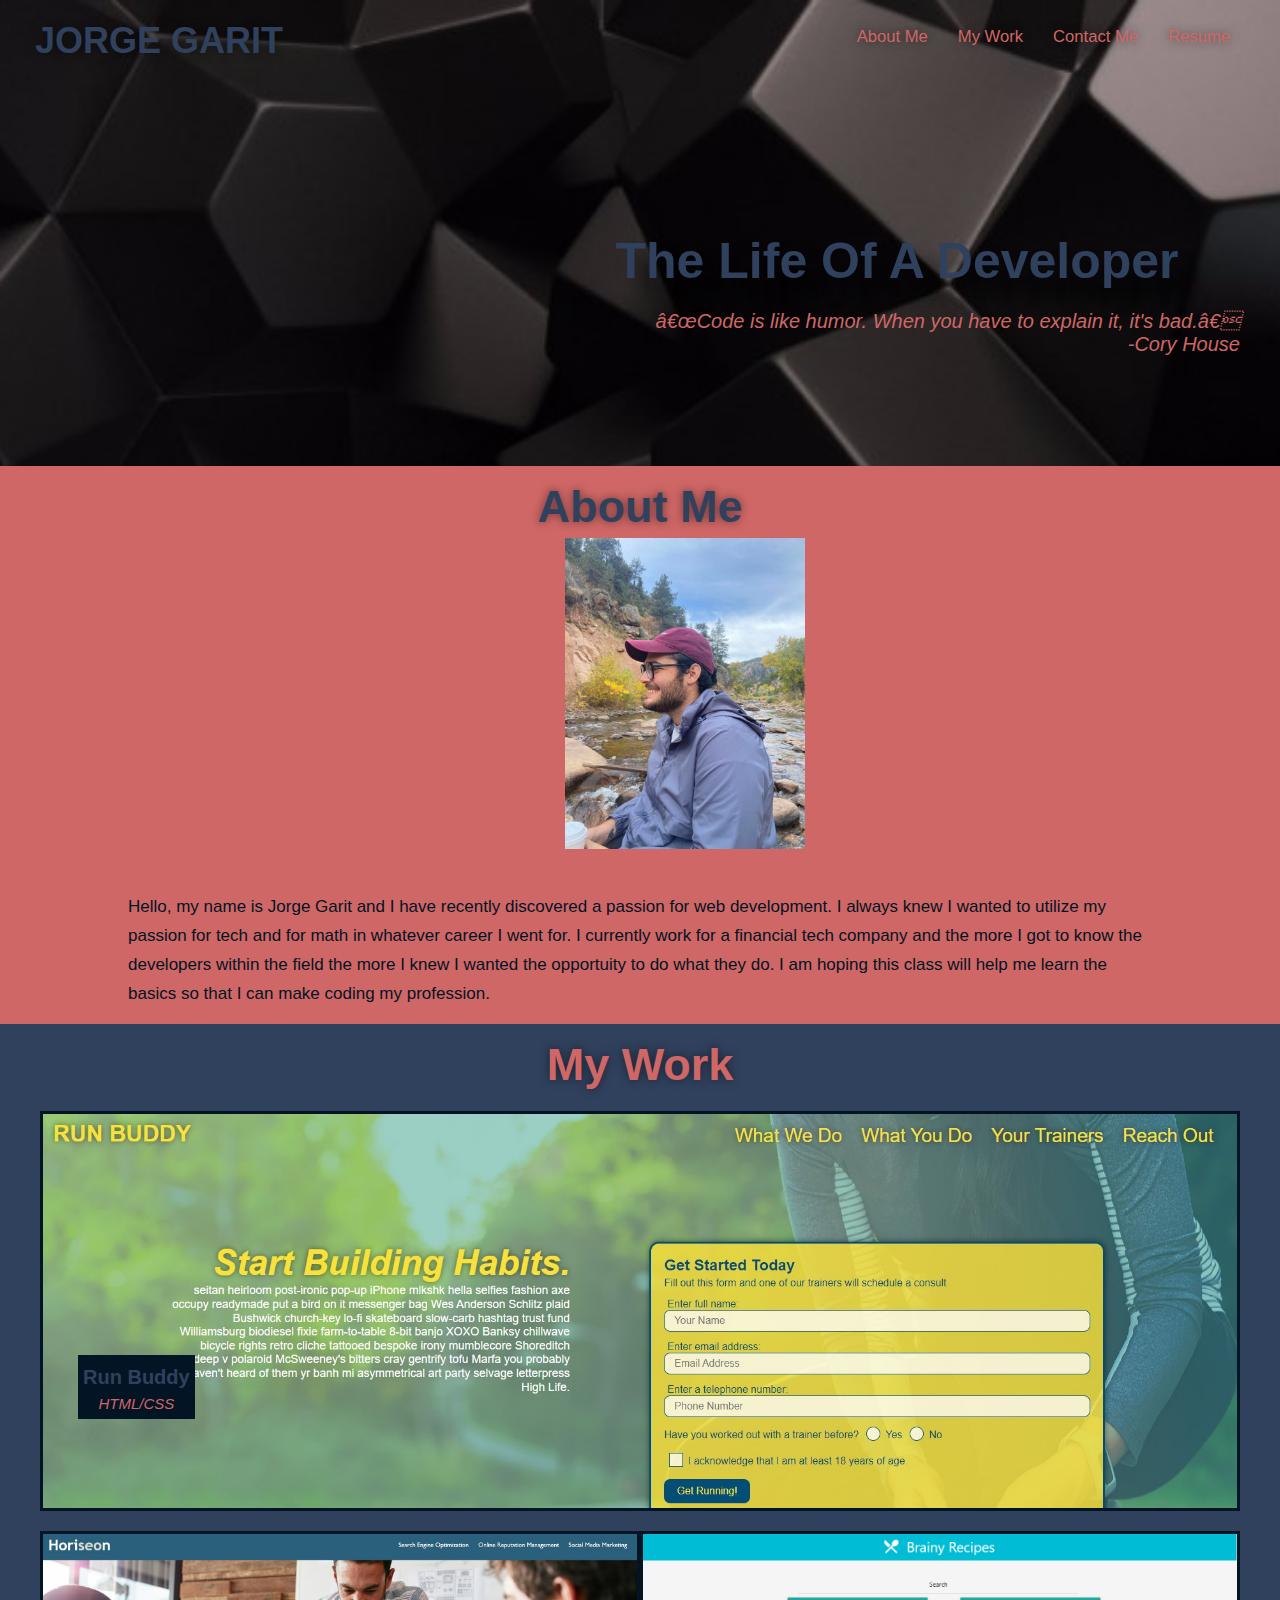
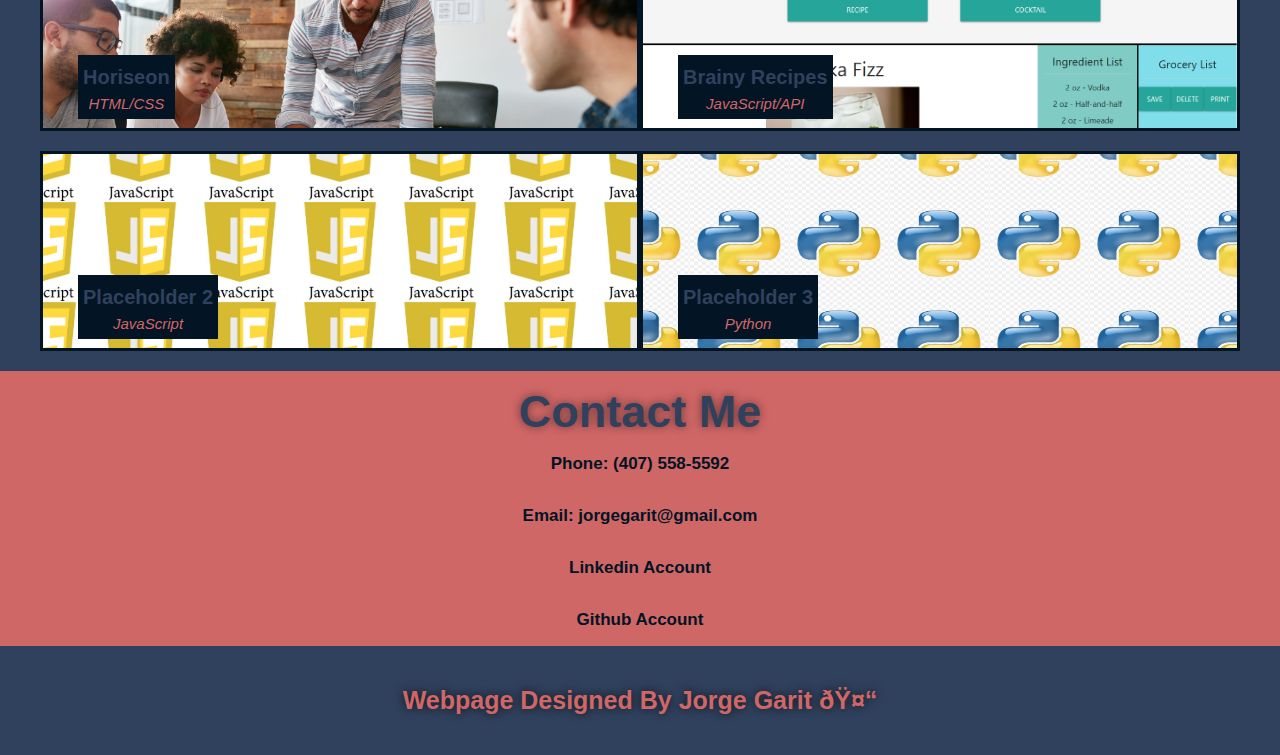
==== index.html @ 26d8a122 "added project 1 to my portfolio" ====
<!DOCTYPE html>
<html lang="en">
    <head>
        <meta charset="UTC-8" />
        <title>My Portfolio</title>
        <link rel="stylesheet" href="./assets/css/style.css" />
        <meta name="viewport" content="width=device-width, initial-scale=1.0" />
    </head>

    <body>
        <!--Navigation-->
        <header>
            <h1>
                <a href="https://prnt.sc/8ob4f9n72rmc" target="_blank">JORGE GARIT</a>
            </h1>

            <nav>
                <!--Unorder list element-->
                <ul>
                    <!--list items-->
                    <li>
                        <!--Anchor elements-->
                        <a href="#about-me">About Me</a>
                    </li>
                    <li>
                        <a href="#my-work">My Work</a>
                    </li>
                    <li>
                        <a href="#contact-me">Contact Me</a>
                    </li>
                    <li>
                        <a href="#resume">Resume</a>
                    </li>
                </ul>
            </nav>

        </header>

        <!--Hero-->
        <section class="hero">
            <div class="hero-set">
                <h2>The Life Of A Developer</h2>
                <p>
                    “Code is like humor. When you have to explain it, it's bad.” 
                    <br />
                    -Cory House
                </p>
            </div>
        </section>

        <!--About Me Section-->
        <section id="about-me" class="about">
            <div class="flex-row">
                <h2 class="section-title">About Me</h2>
            </div>
            <div class="container">
                <div class="about-me">
                    <div class="about-img">
                        <img src="./assets/images/me.jpg" alt="A picture of Jorge Garit profile while smiling in a serene location with a river and mountains in the background" />
                    </div>    
                    <p>
                        Hello, my name is Jorge Garit and I have recently discovered a passion for web development. I always knew I wanted to utilize my passion for tech and for math in whatever career I went for. I currently work for a financial tech company and the more I got to know the developers within the field the more I knew I wanted
                        the opportuity to do what they do. I am hoping this class will help me learn the basics so that I can make coding my profession. 
                    </p>
                </div>
            </div>     
        </section>

        <!--My Work Section-->
        <section id="my-work" class="work">
            <div class="flex-row">
                <h2 class="section-title-2">My Work</h2>
            </div>
            <!--Container Start-->
            <div class="container">
                <!--Img Container Start-->
                <div class="img-container">
                    <!--Run Buddy-->
                    <div class="work-one run-buddy">
                        <a href="https://jorgegarit.github.io/run-buddy/" target="_blank"></a>
                        <div class="text">
                            <h3>Run Buddy</h3>
                            <p>HTML/CSS</p>
                        </div>
                    </div>
                    <!--Horiseon-->
                    <div class="work-next horiseon">
                        <a href="https://jorgegarit.github.io/challenge-1/" target="_blank"></a>
                        <div class="text">
                            <h3>Horiseon</h3>
                            <p>HTML/CSS</p>
                        </div> 
                    </div>
                    <!--Placeholder 1-->
                    <div class="work-next brainy-recipes">
                        <a href="https://jorgegarit.github.io/brainy-badgers-jg/" target="_blank"></a>
                        <div class="text">
                            <h3>Brainy Recipes</h3>
                            <p>JavaScript/API</p>
                        </div>
                    </div>
                    <!--Placeholder 2-->
                    <div class="work-next placeholder-2">
                        <a href="https://github.com/jorgegarit" target="_blank"></a>
                        <div class="text">
                            <h3>Placeholder 2</h3>
                            <p>JavaScript</p>
                        </div>
                    </div>
                    <!--Placeholder 3-->
                    <div class="work-next placeholder-3">
                        <a href="https://github.com/jorgegarit" target="_blank"></a>
                        <div class="text">
                            <h3>Placeholder 3</h3>
                            <p>Python</p>
                        </div>
                    </div>
                </div>
                <!--Image Container End-->
            </div>
            <!--Class Container End-->
        </section>
        <!--My Work Section End-->

        <!--Contact Me Section Start-->
        <section id="contact-me" class="contact">
            <div class="flex-row">
                <h2 class="section-title">Contact Me</h2>
            </div>
            <div class="container">
                <div class="contact-me">
                    <p>Phone: <a href="tel:407.558.5592">(407) 558-5592</a></p>
                    <p>Email: <a href="mailto:jorgegarit@gmail.com">jorgegarit@gmail.com</a></p>
                    <p><a href="https://www.linkedin.com/in/jorge-garit-0b92658a/" target="_blank">Linkedin Account</a></p>
                    <p><a href="https://github.com/jorgegarit" target="_blank">Github Account</a></p>
                </div>
            </div>
        
        </section>

        <!--footer-->
        <footer>
            <h2>Webpage Designed By Jorge Garit 🤓</h2>
        </footer> 
    </body>
</html>
---- assets/css/style.css ----
* {
    margin: 0;
    padding: 0;
    box-sizing: border-box;
}

:root {
    --first-color: #30415D;
    --second-color: #CF6766;
    --third-color: #031424;
}

body {
    font-family: helvetica, arial, sans-serif;
    color: var(--third-color);
}

/* Header Start */
header {
    padding: 20px 35px;
    background-color: var(--second-color);
    display: flex;
    justify-content: space-between;
    flex-wrap: wrap;
    position: -webkit-sticky;
    position: sticky;
    top: 0;
    background-image: url('../images/hero-code.jpg');
    background-size: cover;
    background-position: center;
    background-attachment: fixed;
    background-position: 80%;
    Z-index: 9999;
}

header h1 {
    font-weight: bold;
    font-size: 36px;
    color: var(--first-color);
    margin: 0;
    text-shadow: 0 0 10px rgba(0, 0, 0, 0.5);
}

header a{
    color: var(--first-color);
    text-decoration: none;
}

header nav {
    margin: 7px 0;
}

header nav ul {
    display: flex;
    flex-wrap: wrap;
    justify-content: space-between;
    align-items: center;
    list-style: none;
}

header nav ul li a {
    padding: 10px 15px;
    font-weight: lighter;
    font-size: 1.3vw;
    text-shadow: 0 0 10px rgba(0, 0, 0, 0.5);
    color: var(--second-color);
}

header nav ul li a:hover {
    background: var(--second-color);
    color: var(--first-color);
    border: 3px solid var(--third-color);
    border-radius: 15px;
    text-shadow: none;
}
/* Header End */

/* Footer Start */
footer {
    display: flex;
    justify-content: center;
    flex-wrap: wrap;
    background: var(--first-color);
    color: var(--second-color);
    width: 100%;
    padding: 40px 35px;
}

footer h2 {
    font-size: 25px;
    text-shadow: 0 0 10px rgba(0, 0, 0, .75);
}
/* Footer End */

/* Hero Start */
.hero {
    background-image: url('../images/hero-code.jpg');
    background-size: cover;
    background-position: center;
    display: flex;
    flex-wrap: wrap;
    justify-content: right;
    background-attachment: fixed;
    background-position: 80%;
    padding: 150px 0px 100px 0px;
    

}

.hero-set {
  width: auto;
}

.hero-set h2 {
    font-weight: bold;
    font-size: 50px;
    padding: 0px 40px 10px 0;
    color: var(--first-color);
    text-shadow: 20px 20px 20px rgba(0, 0, 0, 1);
}

.hero-set p {
    font-style: italic;
    font-size: 20px;
    color: var(--second-color);
    padding: 10px 40px;
    text-align-last: right;
}

/*About Me Section*/

.container {
    margin: auto;
    width: 100%;
    display: flex;
    flex-wrap: wrap;
    justify-content: center;
}

.about {
    background-color: var(--second-color);
}

.section-title {
    color: var(--first-color);
    font-size: 45px;
    text-shadow: 0 0 10px rgba(0, 0, 0, 0.5);
    padding-top: 15px;
    text-align: center;
    margin: auto;
    width: 50%;
}

.section-title-2 {
    color: var(--second-color);
    font-size: 45px;
    text-shadow: 0 0 10px rgba(0, 0, 0, 0.5);
    padding-top: 15px;
    text-align: center;
    margin: auto auto 20px auto;
    width: 50%;
}

.about-me {
    flex: 1 100%;
    display: flex;
    flex-wrap: wrap;
    align-items: center;
    padding: auto;
    justify-content: space-evenly;
}

.about-me p {
    width: 80%;
    margin-bottom: 15px;
    color: var(--third-color);
    line-height: 1.7;
    font-size: 17px;
    padding: 20px auto auto auto;
}
.about-img {
    margin: 0 10px;
}

.about-img img {
    max-width: 350px;
    padding: 5px 10px 40px 100px;

}


/* My Work Section */

.work {
    background-color: var(--first-color);
}

.img-container {
    display: flex;
    flex-wrap: wrap;
    justify-content: space-between;
}

.work-one {
    flex: 1 100%;
    border: 3px solid var(--third-color);
    position: relative;
    display: inline-block;
    padding: 0 30px;
    margin-bottom: 20px;
}

.work-one img {
    max-width: 100%;
    display: block;
}

.work-one a {
    flex: 0 0 50%;
    max-width: 100%;
    max-height: 100%;
    display: flex;
}

.work-next {
    flex: 1 50%;
    border: 3px solid var(--third-color);
    position: relative;
    display: inline-block;
    padding: 0 30px;
    margin-bottom: 20px;
}

.text {
    position: relative;
    top: 60%;
}

.run-buddy {
    background-image: url("../images/run-buddy.jpg");
    background-size: cover;
    height: 400px;
    width: 400px; 
}

.horiseon {
    background-image: url("../images/horiseon.jpg");
    background-size: cover;
    height: 200px;
    width: 200px;
}

.brainy-recipes {
    background-image: url("../images/brainy-recipes.png");
    background-size: cover;
    height: 200px;
    width: 200px;
    background-position: top;
}

.placeholder-2 {
    background-image: url("../images/placeholder-2.jpg");
    background-size: 100px 100px;
    height: 200px;
    width: 200px;
    background-position: center;
}

.placeholder-3 {
    background-image: url("../images/placeholder-3.jpg");
    background-size: 100px 100px;
    height: 200px;
    width: 200px;
    background-position: center;
}

/* Hover for my work*/
.work-one:hover, .work-next:hover {
    opacity: 0.8;
}

/* In order to make my links clickable */

.work-one a, .work-next a {
    position: absolute;
    top: 0;
    left: 0;
    width: 100%;
    height: 100%;
    display: block;
    z-index: 9900;
}

.text {
    margin: 5px;
    display: inline-block;
    padding: 5px;
    background-color: var(--third-color);
}

.text h3 {
    line-height: 1.7;
    font-size: 20px;
    color: var(--first-color);
    font-weight: bold;
    text-align: center;
}

.text p {
    line-height: 1.3;
    font-size:15px;
    color: var(--second-color);
    font-weight: lighter;
    font-style: italic;
    text-align: center;
}
/* My Work Section Complete */

/*Contact Me section Start*/
.contact {
    background-color: var(--second-color);
}

.contact-me {
    display: flex;
    flex-wrap: wrap;
    flex: 1 100%;
    padding: 15px auto;
}

.contact-me p {
    font-size: 17px;
    margin: 15px;
    line-height: 1.3;
    text-align: center;
    width: 100%;
    font-weight: bold;
}

.contact-me a {
    text-decoration: none;
    color: var(--third-color);
}

.contact-me a:hover {
    border: 3px dashed var(--first-color);
    font-style: oblique;
    font-weight: lighter;
    background-color: var(--third-color);
    color: var(--first-color);
}

/* Contact Me Section End */

/* Media Query */

@media screen and (max-width: 980px) {
    header {
        padding-bottom: 0;
        justify-content: center;
        position: relative;
    }

    header h1 {
        width: 100%;
        text-align: center;
    }

    header nav ul {
        margin-top: 20px;
        width: 100%;
        justify-content: center;
    }

    header nav ul li a {
        font-size: 16px;
    }

    footer h2 {
        text-align: center;
        width: 100%;
    }

    .hero {
        margin-bottom: 0;
    }

    .hero-set h2, .hero-set p {
        text-align: center;
        padding: 10px 40px 10px 40px;
    }

    .section-title, .section-title-2 {
        width: 80%;
        text-align: center;
    }

    .container {
        margin: auto;
        text-align: center;
        width: 100%;
        display: flex;
        flex-wrap: wrap;
        flex: 0 100%;
        align-items: flex-start;
        justify-content: center;
    }

    .about-me {
        align-items: center;
        justify-content: center;
        padding: 0;
    }

    .about-img {
        display: flex;
        justify-content: center;
    }

    .about-img img {
        padding: 20px 40px 15px 40px;
    }

    .img-container {
        display: flex;
        flex: 1 100%;
        width: 100%;
        min-width: auto;
        margin: 5px;
        padding: auto;
    }
}

@media screen and (max-width: 768px) {
    .hero-set p {
        margin: auto;
        width: 60%;
        padding: 20px;
    }

    .run-buddy {
        background-size: cover;
        background-position: top left;
    }
}

@media screen and (max-width: 575px ) {
    .section-title, .section-title-2 {
        font-size: 26px;
    }

    footer h2 {
        font-size: 18px;
    }

    header nav ul {
        justify-content: center;
        margin-top: 10px;
    }

    header nav ul li a {
        font-size: 15px;
        padding: 7px;
    }

    .hero-set h2 {
        font-size: 40px;
    }

    .hero-set p {
        width: 65%;
        font-size: 15px;
    }

    .contact-me p {
        font-size: 15px;
    }

    .run-buddy {
        background-position: top center;
    }
}
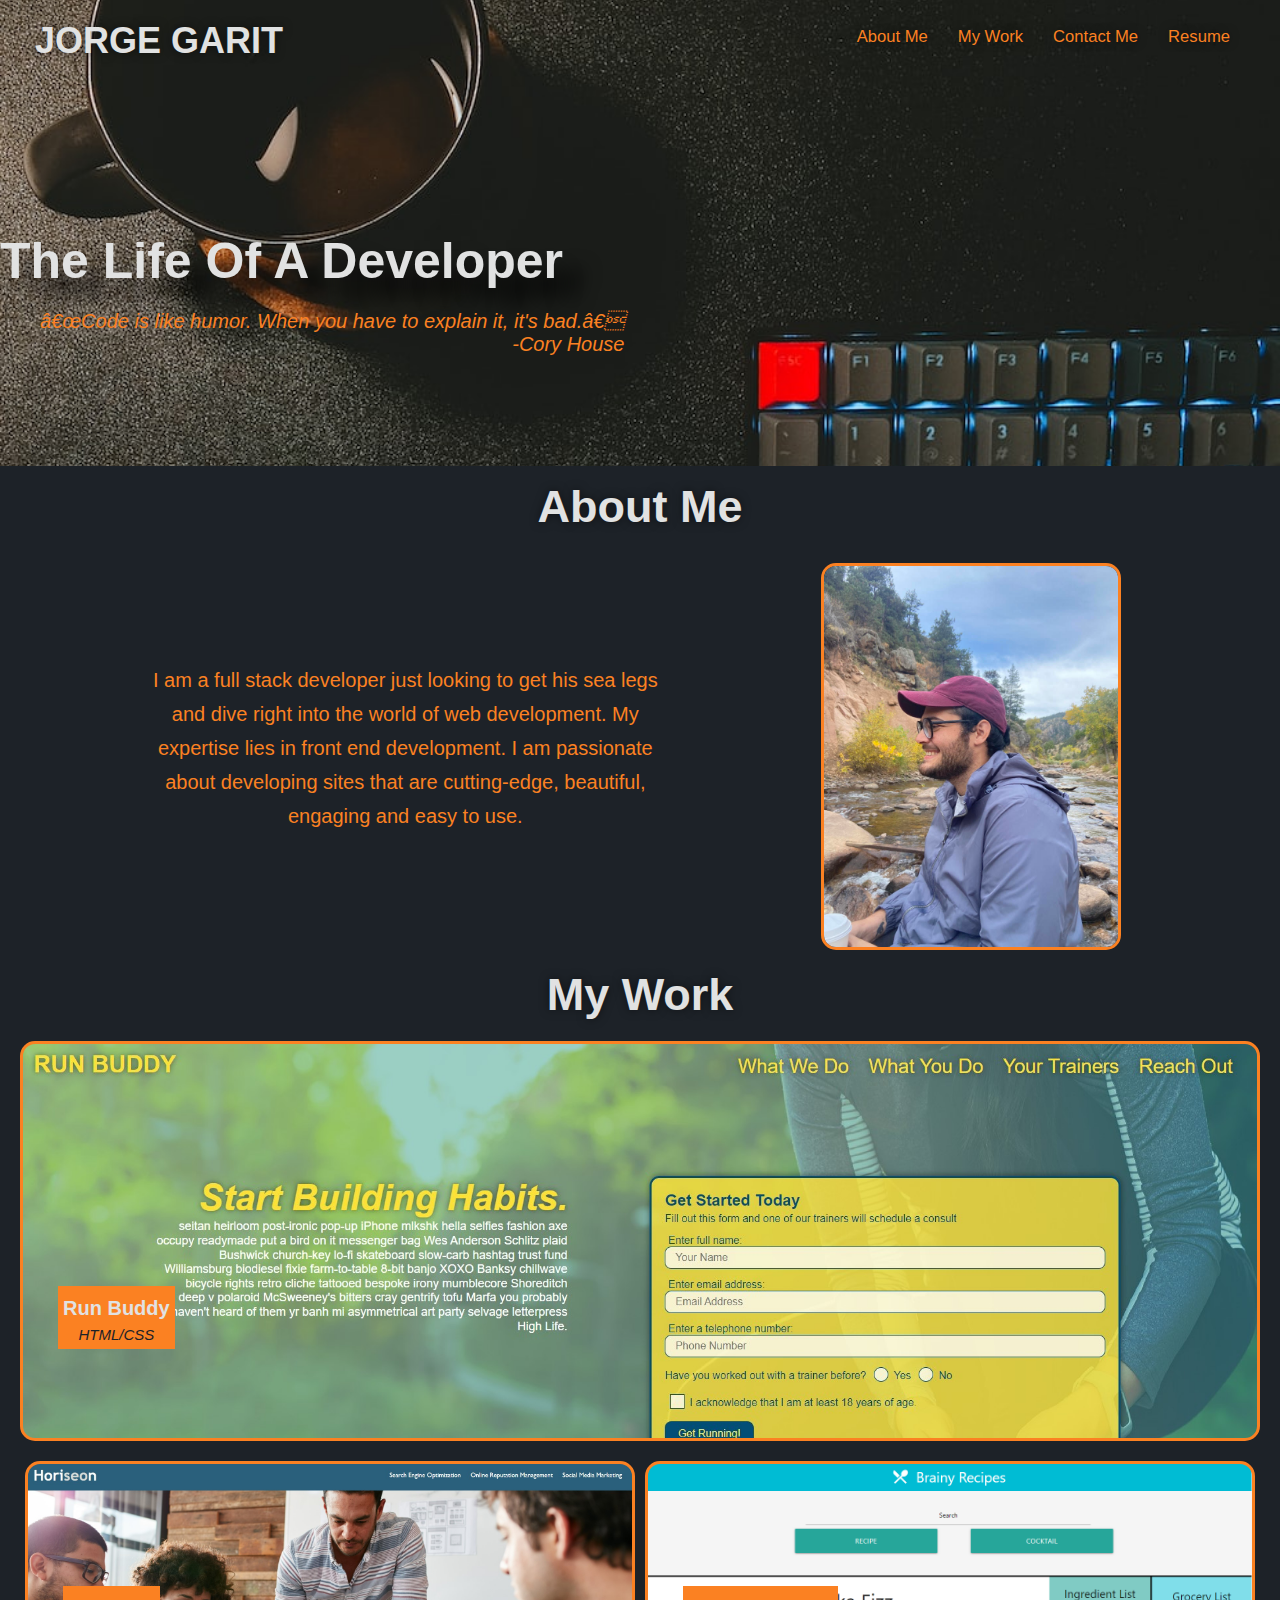
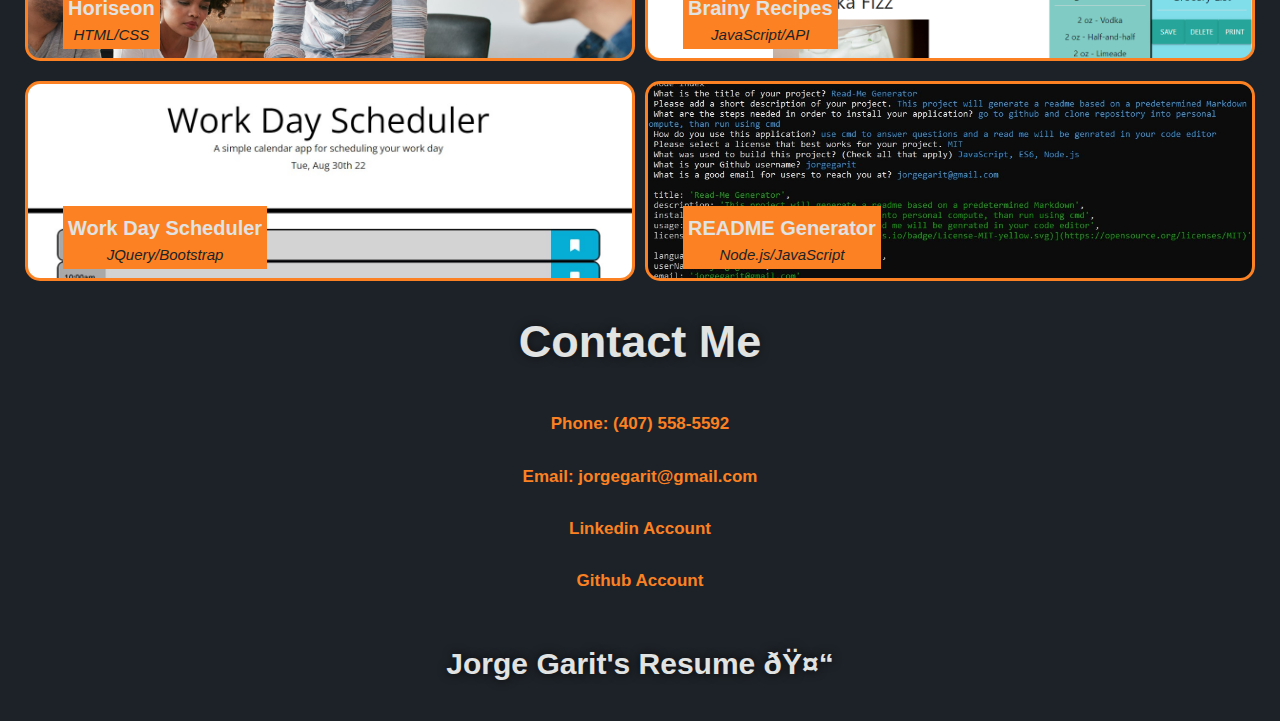
==== commit e55b3604: "made changes to portfolio for better presentation" ====
--- a/index.html
+++ b/index.html
@@ -11,7 +11,7 @@
         <!--Navigation-->
         <header>
             <h1>
-                <a href="https://prnt.sc/8ob4f9n72rmc" target="_blank">JORGE GARIT</a>
+                <a href="https://jorgegarit.github.io/Portfolio/" target="_blank">JORGE GARIT</a>
             </h1>
 
             <nav>
@@ -55,13 +55,14 @@
             </div>
             <div class="container">
                 <div class="about-me">
+                    <p>
+                        I am a full stack developer just looking to get his sea legs and dive right into the world of web development. My expertise lies in front end development. I am passionate about
+                        developing sites that are cutting-edge, beautiful, engaging and easy to use. 
+                    </p>
                     <div class="about-img">
                         <img src="./assets/images/me.jpg" alt="A picture of Jorge Garit profile while smiling in a serene location with a river and mountains in the background" />
                     </div>    
-                    <p>
-                        Hello, my name is Jorge Garit and I have recently discovered a passion for web development. I always knew I wanted to utilize my passion for tech and for math in whatever career I went for. I currently work for a financial tech company and the more I got to know the developers within the field the more I knew I wanted
-                        the opportuity to do what they do. I am hoping this class will help me learn the basics so that I can make coding my profession. 
-                    </p>
+                    
                 </div>
             </div>     
         </section>
@@ -99,22 +100,23 @@
                             <p>JavaScript/API</p>
                         </div>
                     </div>
-                    <!--Placeholder 2-->
-                    <div class="work-next placeholder-2">
-                        <a href="https://github.com/jorgegarit" target="_blank"></a>
+                    <!--WorkDay Scheduler-->
+                    <div class="work-next workday-scheduler">
+                        <a href="https://jorgegarit.github.io/work-day-scheduler/" target="_blank"></a>
                         <div class="text">
-                            <h3>Placeholder 2</h3>
-                            <p>JavaScript</p>
+                            <h3>Work Day Scheduler</h3>
+                            <p>JQuery/Bootstrap</p>
                         </div>
                     </div>
-                    <!--Placeholder 3-->
-                    <div class="work-next placeholder-3">
-                        <a href="https://github.com/jorgegarit" target="_blank"></a>
+                    <!--ReadMe Generator-->
+                    <div class="work-next readme-generator">
+                        <a href="https://github.com/jorgegarit/readme-generator" target="_blank"></a>
                         <div class="text">
-                            <h3>Placeholder 3</h3>
-                            <p>Python</p>
+                            <h3>README Generator</h3>
+                            <p>Node.js/JavaScript</p>
                         </div>
                     </div>
+                    
                 </div>
                 <!--Image Container End-->
             </div>
@@ -139,8 +141,8 @@
         </section>
 
         <!--footer-->
-        <footer>
-            <h2>Webpage Designed By Jorge Garit 🤓</h2>
+        <footer id="resume">
+            <h2><a href="./assets/resume/Jorge Resume.pdf" target="_blank">Jorge Garit's Resume 🤓</a></h2>
         </footer> 
     </body>
 </html>--- a/assets/css/style.css
+++ b/assets/css/style.css
@@ -5,9 +5,9 @@
 }
 
 :root {
-    --first-color: #30415D;
-    --second-color: #CF6766;
-    --third-color: #031424;
+    --first-color: #E1E2E2;
+    --second-color: #1D2228;
+    --third-color: #FB8122;
 }
 
 body {
@@ -22,10 +22,8 @@
     display: flex;
     justify-content: space-between;
     flex-wrap: wrap;
-    position: -webkit-sticky;
-    position: sticky;
     top: 0;
-    background-image: url('../images/hero-code.jpg');
+    background-image: url('../images/her-code.jpg');
     background-size: cover;
     background-position: center;
     background-attachment: fixed;
@@ -63,7 +61,7 @@
     font-weight: lighter;
     font-size: 1.3vw;
     text-shadow: 0 0 10px rgba(0, 0, 0, 0.5);
-    color: var(--second-color);
+    color: var(--third-color);
 }
 
 header nav ul li a:hover {
@@ -80,26 +78,36 @@
     display: flex;
     justify-content: center;
     flex-wrap: wrap;
-    background: var(--first-color);
-    color: var(--second-color);
+    background: var(--second-color);
+    color: var(--first-color);
     width: 100%;
     padding: 40px 35px;
 }
 
 footer h2 {
-    font-size: 25px;
+    font-size: 30px;
     text-shadow: 0 0 10px rgba(0, 0, 0, .75);
+    text-align: center;
+}
+
+footer h2 a {
+    text-decoration: none;
+    color: var(--first-color)
+}
+
+footer h2 a:hover {
+    color: var(--third-color);
 }
 /* Footer End */
 
 /* Hero Start */
 .hero {
-    background-image: url('../images/hero-code.jpg');
-    background-size: cover;
-    background-position: center;
-    display: flex;
-    flex-wrap: wrap;
-    justify-content: right;
+    background-image: url('../images/her-code.jpg');
+    background-size: cover;
+    background-position: left;
+    display: flex;
+    flex-wrap: wrap;
+    justify-content: left;
     background-attachment: fixed;
     background-position: 80%;
     padding: 150px 0px 100px 0px;
@@ -122,7 +130,7 @@
 .hero-set p {
     font-style: italic;
     font-size: 20px;
-    color: var(--second-color);
+    color: var(--third-color);
     padding: 10px 40px;
     text-align-last: right;
 }
@@ -146,13 +154,43 @@
     font-size: 45px;
     text-shadow: 0 0 10px rgba(0, 0, 0, 0.5);
     padding-top: 15px;
+    padding-bottom: 30px;
     text-align: center;
     margin: auto;
-    width: 50%;
-}
+    width: 100%;
+}
+
+.about-me {
+    display: flex;
+    padding: auto;
+    justify-content: space-evenly;
+}
+
+.about-me p {
+    width: 40%;
+    margin-bottom: 15px;
+    color: var(--third-color);
+    line-height: 1.7;
+    font-size: 20px;
+    padding: 100px 0;
+    text-align: center;
+}
+.about-img {
+    margin: 0 10px;
+}
+
+.about-img img {
+    max-width: 300px;
+    padding: auto;
+    border: 3px solid var(--third-color);
+    border-radius: 15px;
+}
+
+
+/* My Work Section */
 
 .section-title-2 {
-    color: var(--second-color);
+    color: var(--first-color);
     font-size: 45px;
     text-shadow: 0 0 10px rgba(0, 0, 0, 0.5);
     padding-top: 15px;
@@ -161,38 +199,8 @@
     width: 50%;
 }
 
-.about-me {
-    flex: 1 100%;
-    display: flex;
-    flex-wrap: wrap;
-    align-items: center;
-    padding: auto;
-    justify-content: space-evenly;
-}
-
-.about-me p {
-    width: 80%;
-    margin-bottom: 15px;
-    color: var(--third-color);
-    line-height: 1.7;
-    font-size: 17px;
-    padding: 20px auto auto auto;
-}
-.about-img {
-    margin: 0 10px;
-}
-
-.about-img img {
-    max-width: 350px;
-    padding: 5px 10px 40px 100px;
-
-}
-
-
-/* My Work Section */
-
 .work {
-    background-color: var(--first-color);
+    background-color: var(--second-color);
 }
 
 .img-container {
@@ -208,6 +216,7 @@
     display: inline-block;
     padding: 0 30px;
     margin-bottom: 20px;
+    border-radius: 15px;
 }
 
 .work-one img {
@@ -223,12 +232,15 @@
 }
 
 .work-next {
-    flex: 1 50%;
+    flex: 1 40%;
     border: 3px solid var(--third-color);
     position: relative;
+    margin-left: 5px;
+    margin-right: 5px;
     display: inline-block;
     padding: 0 30px;
     margin-bottom: 20px;
+    border-radius: 15px;
 }
 
 .text {
@@ -258,21 +270,23 @@
     background-position: top;
 }
 
-.placeholder-2 {
-    background-image: url("../images/placeholder-2.jpg");
-    background-size: 100px 100px;
+.workday-scheduler {
+    background-image: url("../images/workday-scheduler.jpg");
+    background-size: cover;
+    height: 200px;
+    width: 200px;
+    background-position: top;
+}
+
+
+.readme-generator {
+    background-image: url("../images/readme-generator.jpg");
+    background-size: cover;
     height: 200px;
     width: 200px;
     background-position: center;
 }
 
-.placeholder-3 {
-    background-image: url("../images/placeholder-3.jpg");
-    background-size: 100px 100px;
-    height: 200px;
-    width: 200px;
-    background-position: center;
-}
 
 /* Hover for my work*/
 .work-one:hover, .work-next:hover {
@@ -310,7 +324,6 @@
     line-height: 1.3;
     font-size:15px;
     color: var(--second-color);
-    font-weight: lighter;
     font-style: italic;
     text-align: center;
 }
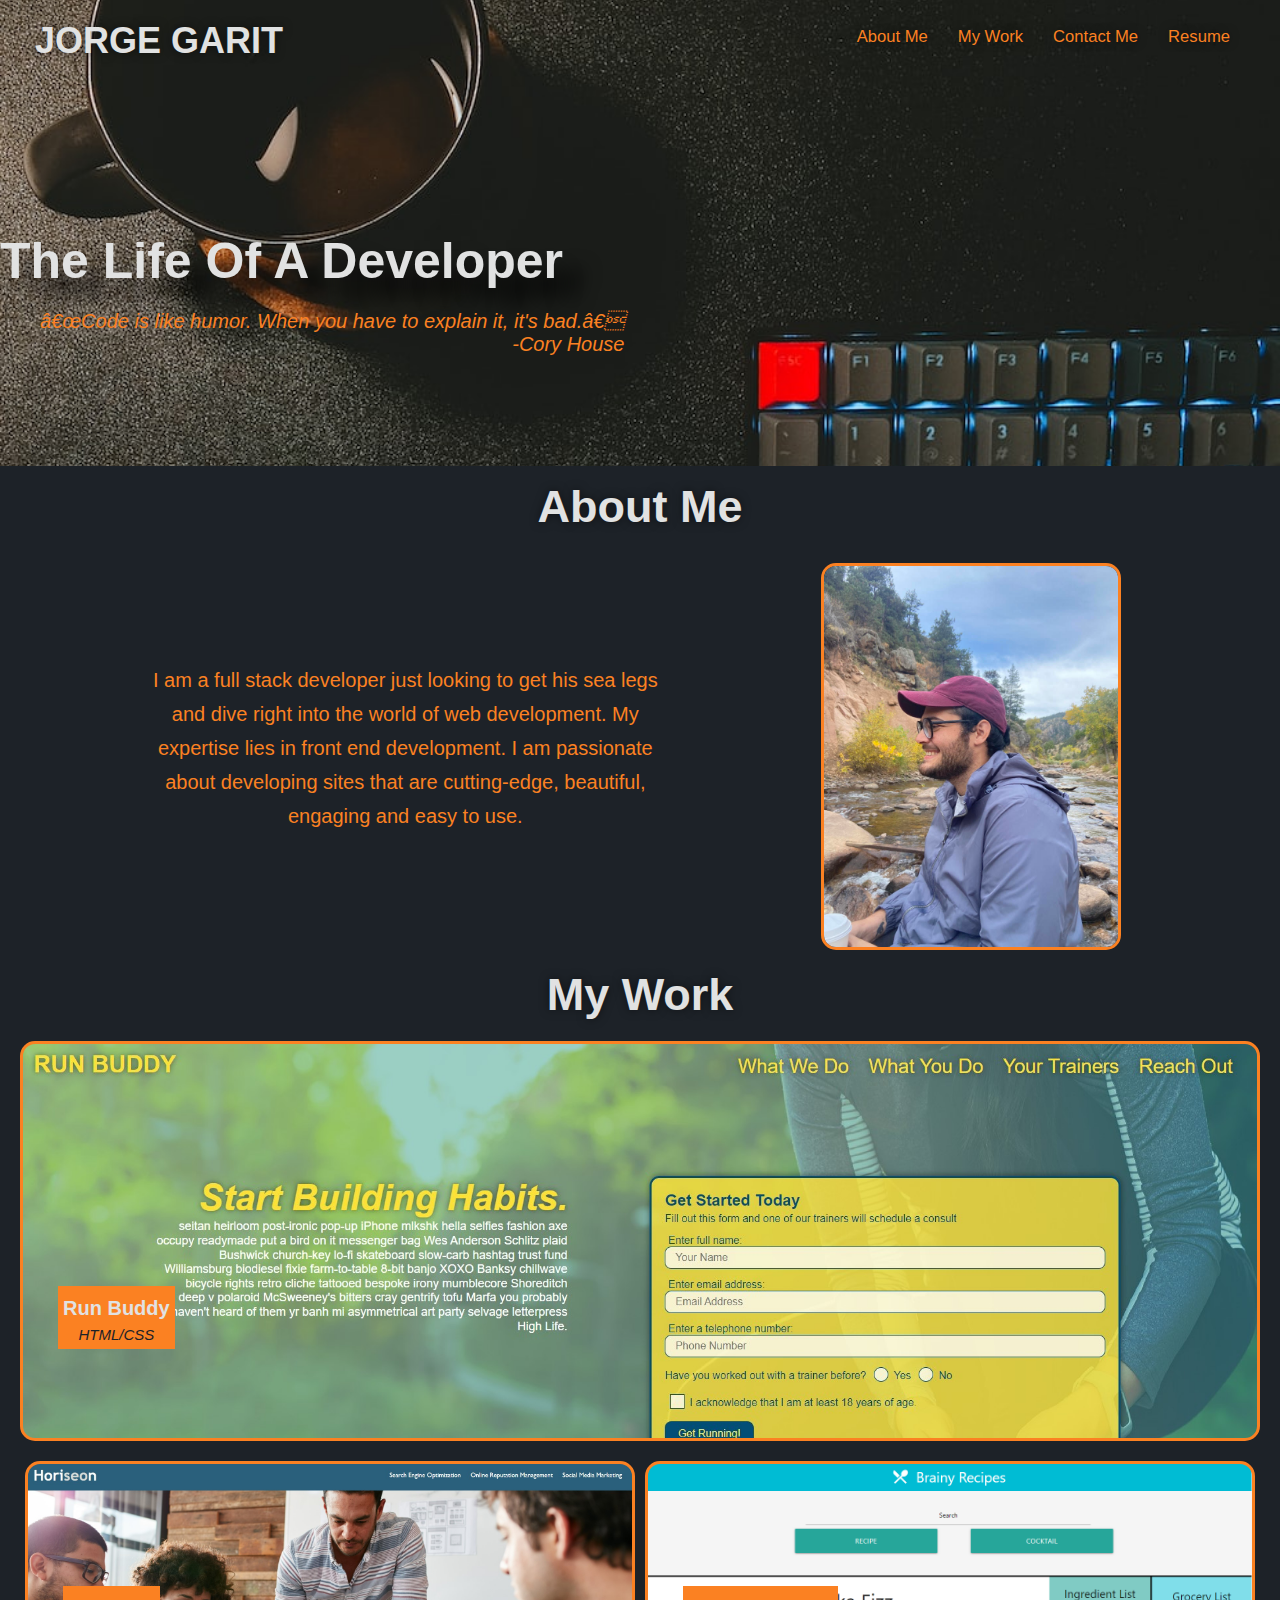
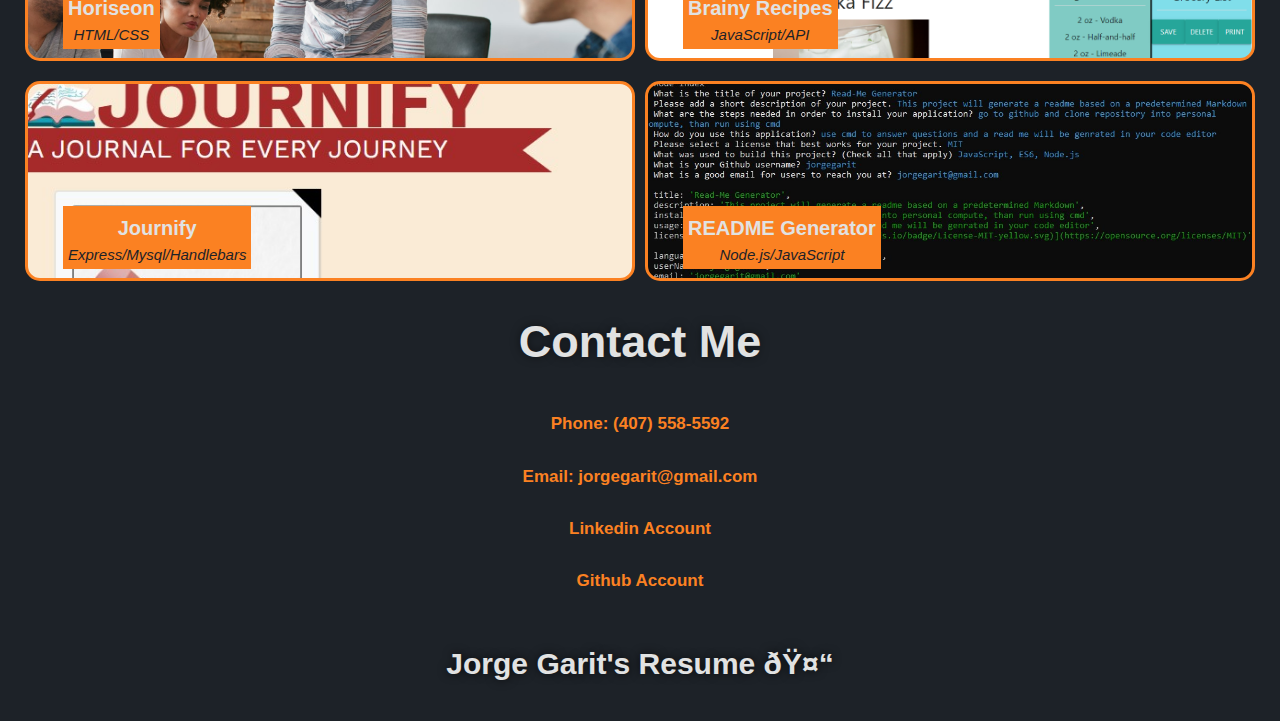
==== commit 27974d95: "added journify" ====
--- a/index.html
+++ b/index.html
@@ -11,7 +11,7 @@
         <!--Navigation-->
         <header>
             <h1>
-                <a href="https://jorgegarit.github.io/Portfolio/" target="_blank">JORGE GARIT</a>
+                <a href="/" target="_blank">JORGE GARIT</a>
             </h1>
 
             <nav>
@@ -92,7 +92,7 @@
                             <p>HTML/CSS</p>
                         </div> 
                     </div>
-                    <!--Placeholder 1-->
+                    <!--Brainy Recipes-->
                     <div class="work-next brainy-recipes">
                         <a href="https://jorgegarit.github.io/brainy-badgers-jg/" target="_blank"></a>
                         <div class="text">
@@ -100,12 +100,12 @@
                             <p>JavaScript/API</p>
                         </div>
                     </div>
-                    <!--WorkDay Scheduler-->
-                    <div class="work-next workday-scheduler">
-                        <a href="https://jorgegarit.github.io/work-day-scheduler/" target="_blank"></a>
+                    <!--Journify-->
+                    <div class="work-next journify">
+                        <a href="https://salty-forest-28898.herokuapp.com/login" target="_blank"></a>
                         <div class="text">
-                            <h3>Work Day Scheduler</h3>
-                            <p>JQuery/Bootstrap</p>
+                            <h3>Journify</h3>
+                            <p>Express/Mysql/Handlebars</p>
                         </div>
                     </div>
                     <!--ReadMe Generator-->
@@ -133,16 +133,15 @@
                 <div class="contact-me">
                     <p>Phone: <a href="tel:407.558.5592">(407) 558-5592</a></p>
                     <p>Email: <a href="mailto:jorgegarit@gmail.com">jorgegarit@gmail.com</a></p>
-                    <p><a href="https://www.linkedin.com/in/jorge-garit-0b92658a/" target="_blank">Linkedin Account</a></p>
+                    <p><a href="https://www.linkedin.com/in/jorgegarit/" target="_blank">Linkedin Account</a></p>
                     <p><a href="https://github.com/jorgegarit" target="_blank">Github Account</a></p>
                 </div>
             </div>
-        
         </section>
 
         <!--footer-->
         <footer id="resume">
-            <h2><a href="./assets/resume/Jorge Resume.pdf" target="_blank">Jorge Garit's Resume 🤓</a></h2>
+            <h2><a href="./assets/resume/Jorge_Garit_Resume.pdf" target="_blank">Jorge Garit's Resume 🤓</a></h2>
         </footer> 
     </body>
 </html>--- a/assets/css/style.css
+++ b/assets/css/style.css
@@ -270,8 +270,8 @@
     background-position: top;
 }
 
-.workday-scheduler {
-    background-image: url("../images/workday-scheduler.jpg");
+.journify {
+    background-image: url("../images/journify.jpg");
     background-size: cover;
     height: 200px;
     width: 200px;
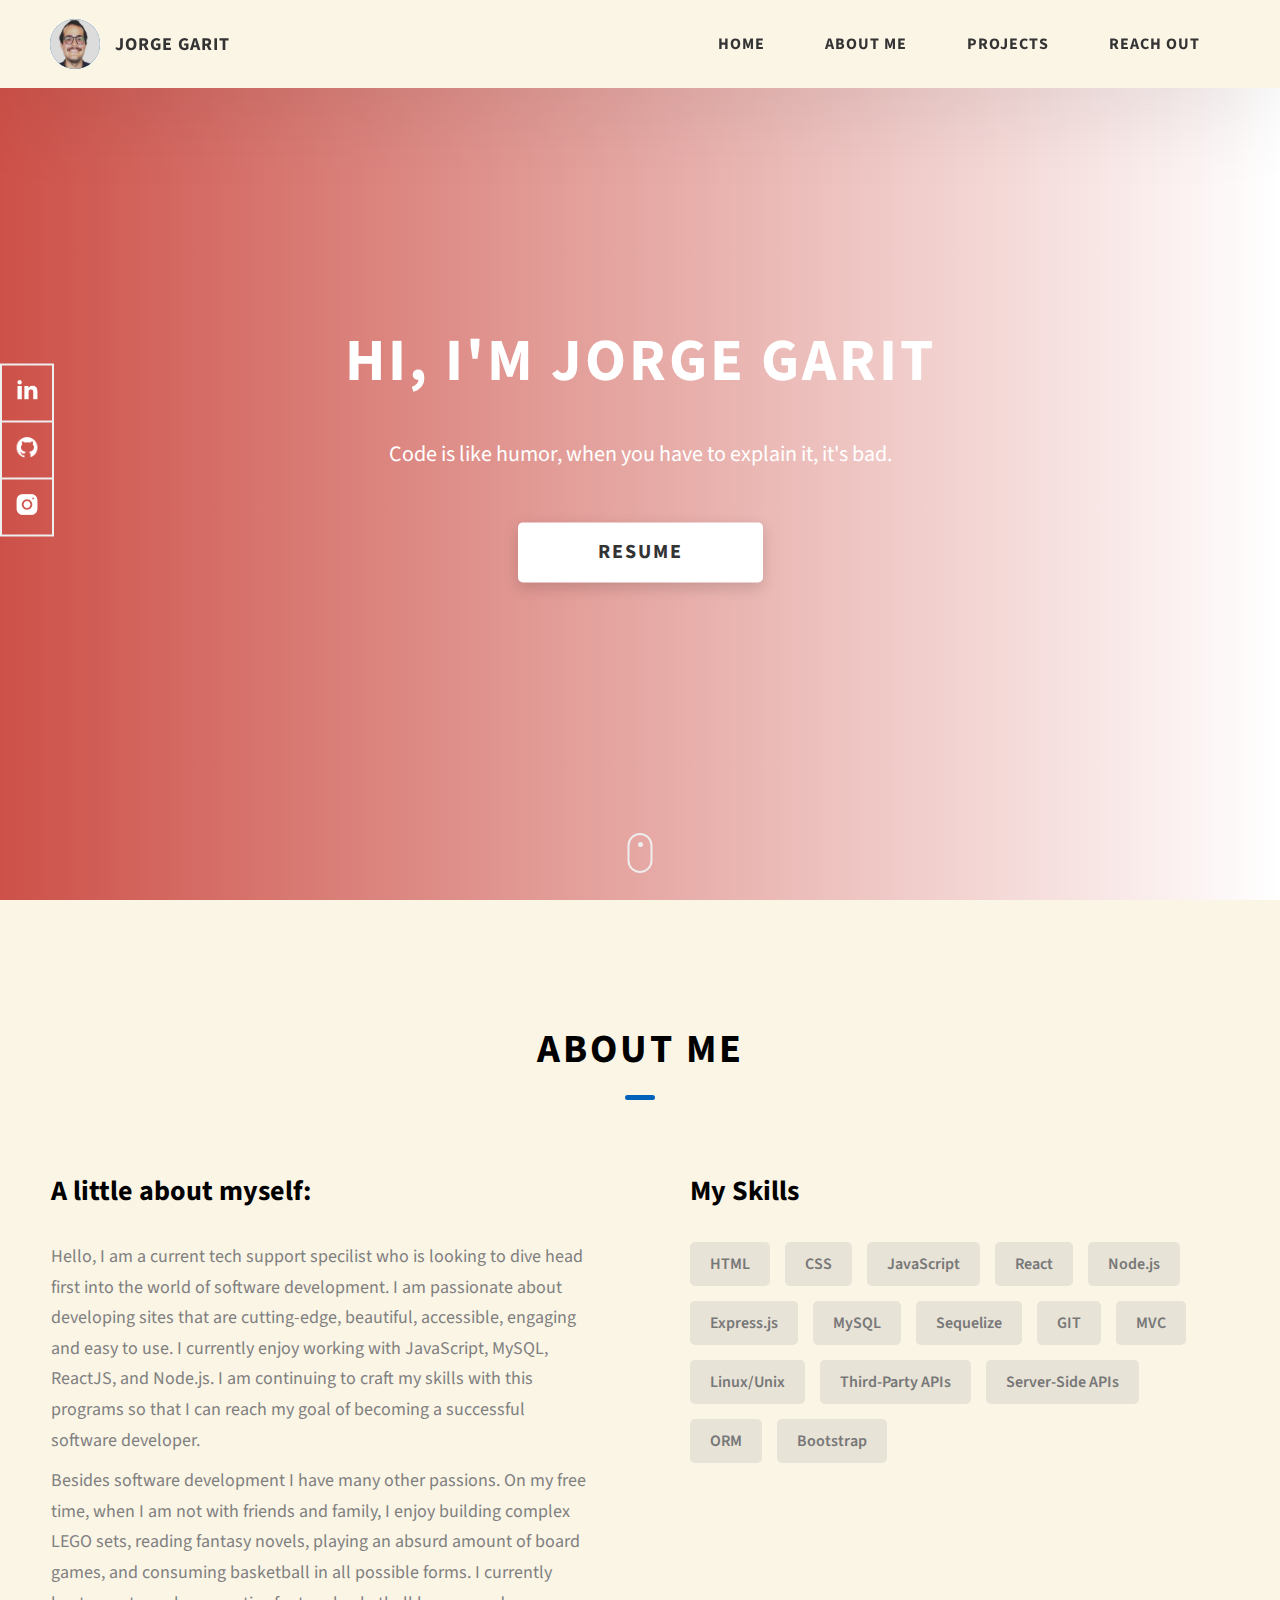
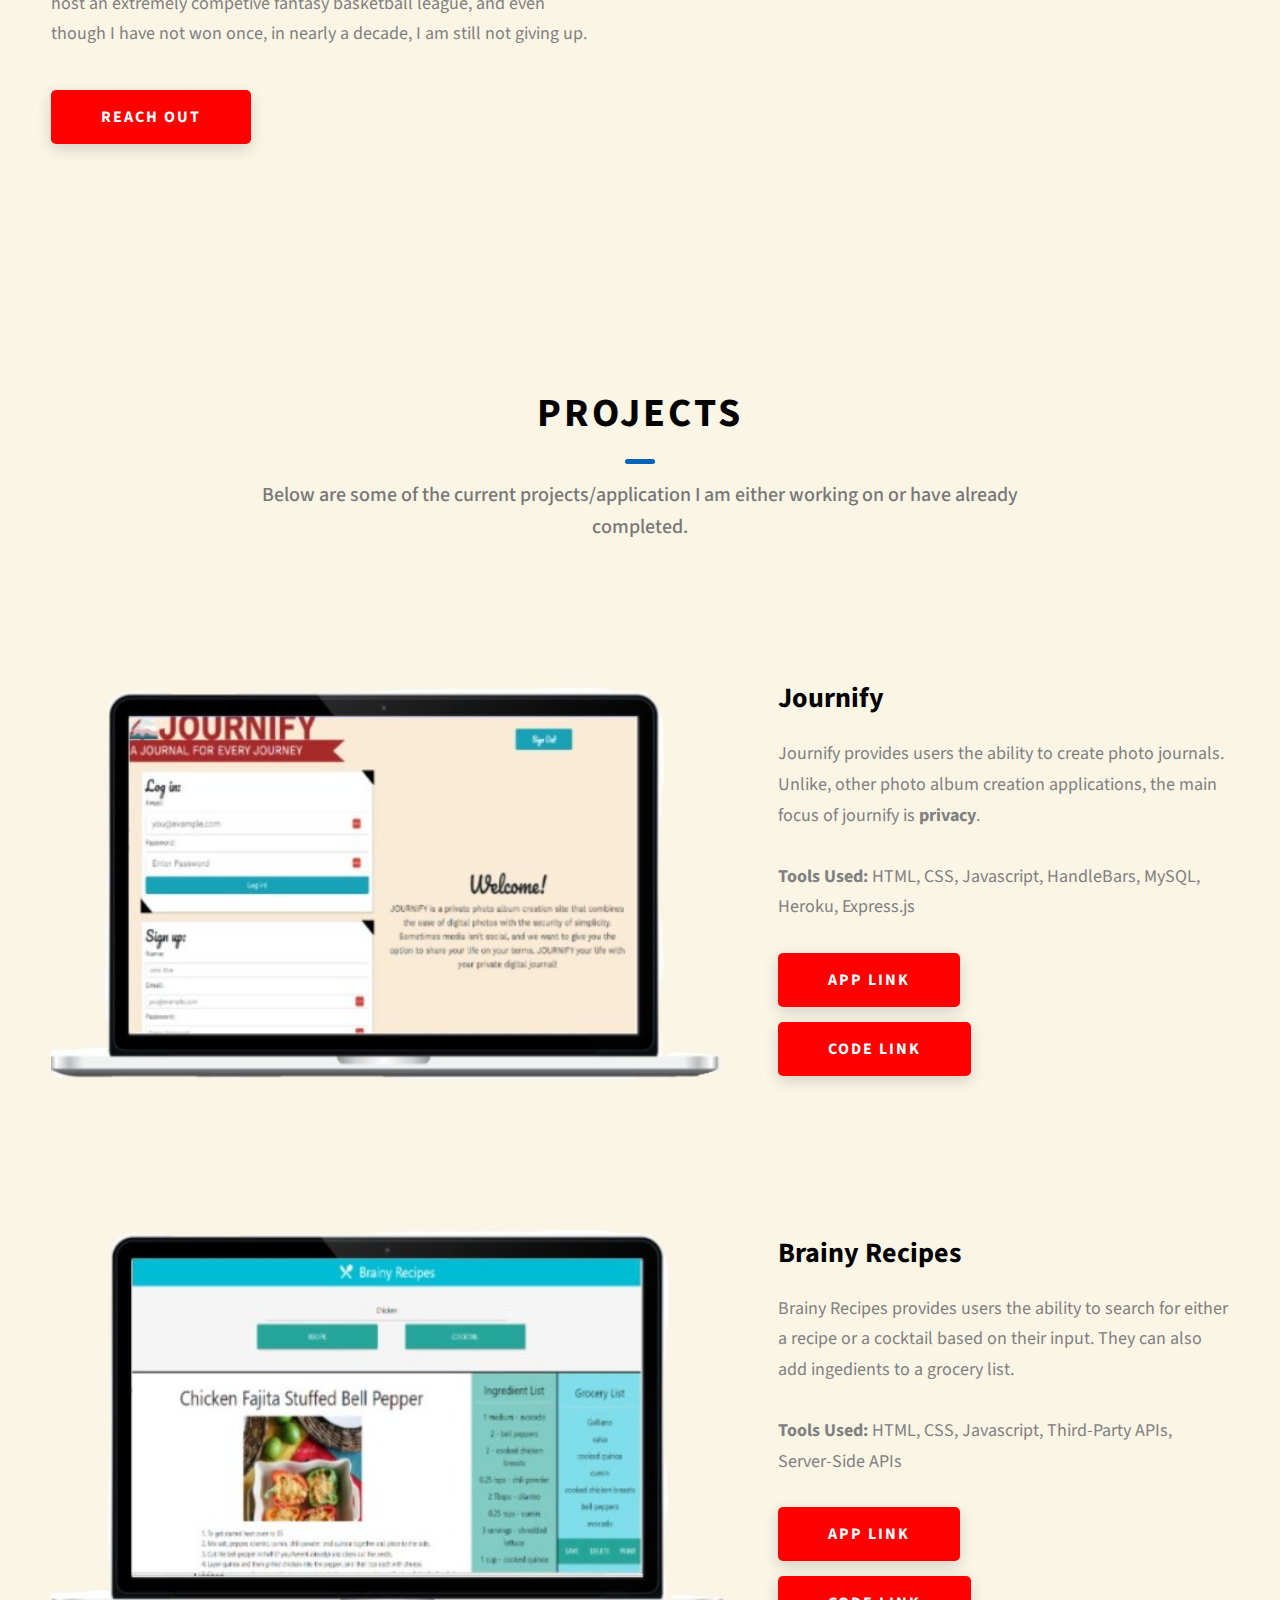
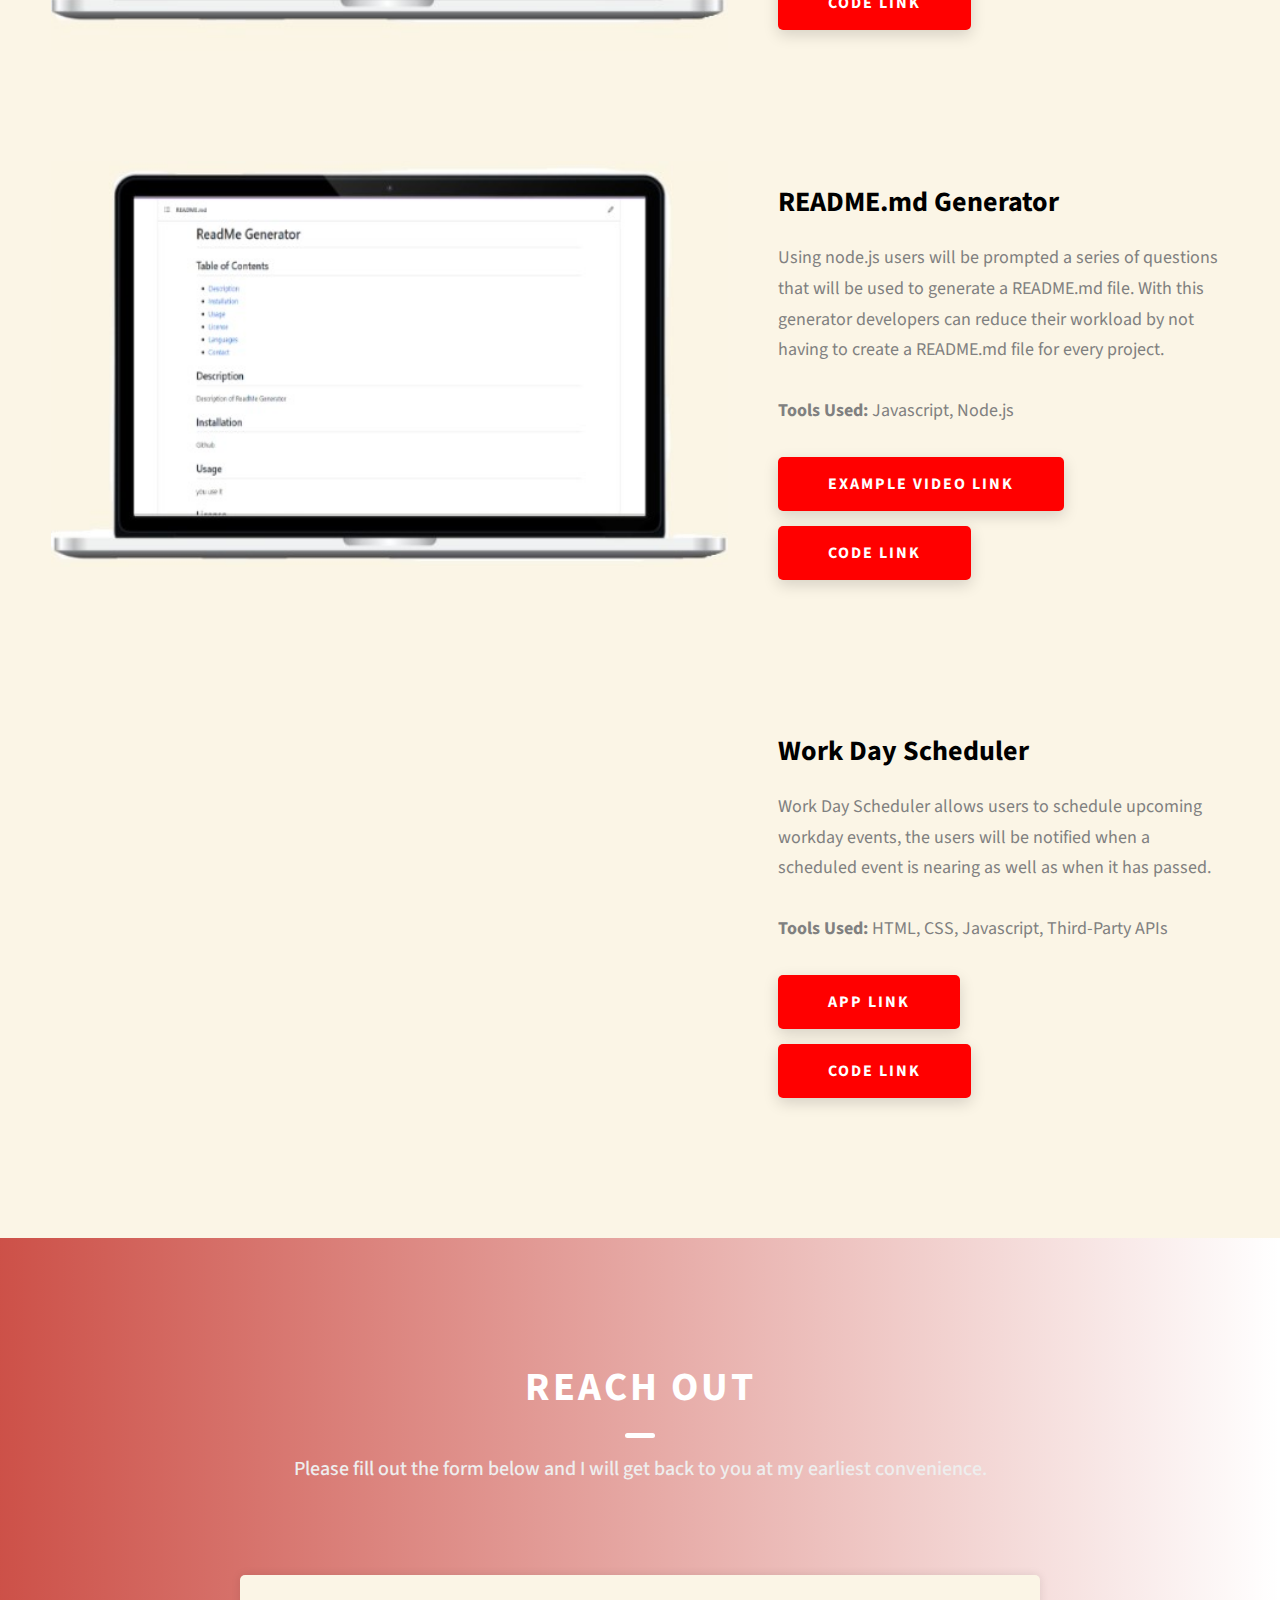
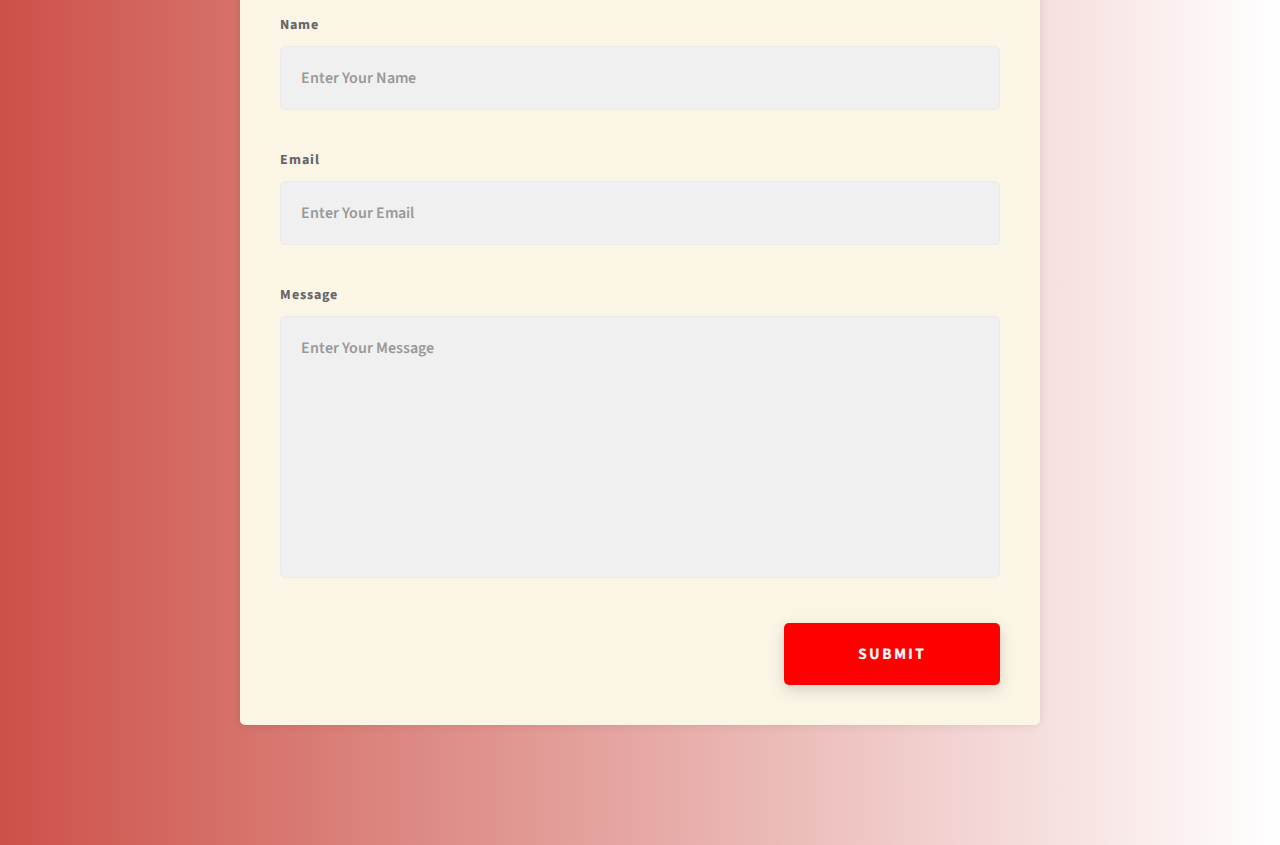
==== commit 6dbb2468: "updated porfolio completely" ====
--- a/index.html
+++ b/index.html
@@ -1,147 +1,335 @@
 <!DOCTYPE html>
 <html lang="en">
-    <head>
-        <meta charset="UTC-8" />
-        <title>My Portfolio</title>
-        <link rel="stylesheet" href="./assets/css/style.css" />
-        <meta name="viewport" content="width=device-width, initial-scale=1.0" />
-    </head>
-
-    <body>
-        <!--Navigation-->
-        <header>
-            <h1>
-                <a href="/" target="_blank">JORGE GARIT</a>
-            </h1>
-
-            <nav>
-                <!--Unorder list element-->
-                <ul>
-                    <!--list items-->
-                    <li>
-                        <!--Anchor elements-->
-                        <a href="#about-me">About Me</a>
-                    </li>
-                    <li>
-                        <a href="#my-work">My Work</a>
-                    </li>
-                    <li>
-                        <a href="#contact-me">Contact Me</a>
-                    </li>
-                    <li>
-                        <a href="#resume">Resume</a>
-                    </li>
-                </ul>
-            </nav>
-
-        </header>
-
-        <!--Hero-->
-        <section class="hero">
-            <div class="hero-set">
-                <h2>The Life Of A Developer</h2>
-                <p>
-                    “Code is like humor. When you have to explain it, it's bad.” 
-                    <br />
-                    -Cory House
-                </p>
-            </div>
-        </section>
-
-        <!--About Me Section-->
-        <section id="about-me" class="about">
-            <div class="flex-row">
-                <h2 class="section-title">About Me</h2>
-            </div>
-            <div class="container">
-                <div class="about-me">
-                    <p>
-                        I am a full stack developer just looking to get his sea legs and dive right into the world of web development. My expertise lies in front end development. I am passionate about
-                        developing sites that are cutting-edge, beautiful, engaging and easy to use. 
-                    </p>
-                    <div class="about-img">
-                        <img src="./assets/images/me.jpg" alt="A picture of Jorge Garit profile while smiling in a serene location with a river and mountains in the background" />
-                    </div>    
-                    
-                </div>
-            </div>     
-        </section>
-
-        <!--My Work Section-->
-        <section id="my-work" class="work">
-            <div class="flex-row">
-                <h2 class="section-title-2">My Work</h2>
-            </div>
-            <!--Container Start-->
-            <div class="container">
-                <!--Img Container Start-->
-                <div class="img-container">
-                    <!--Run Buddy-->
-                    <div class="work-one run-buddy">
-                        <a href="https://jorgegarit.github.io/run-buddy/" target="_blank"></a>
-                        <div class="text">
-                            <h3>Run Buddy</h3>
-                            <p>HTML/CSS</p>
-                        </div>
-                    </div>
-                    <!--Horiseon-->
-                    <div class="work-next horiseon">
-                        <a href="https://jorgegarit.github.io/challenge-1/" target="_blank"></a>
-                        <div class="text">
-                            <h3>Horiseon</h3>
-                            <p>HTML/CSS</p>
-                        </div> 
-                    </div>
-                    <!--Brainy Recipes-->
-                    <div class="work-next brainy-recipes">
-                        <a href="https://jorgegarit.github.io/brainy-badgers-jg/" target="_blank"></a>
-                        <div class="text">
-                            <h3>Brainy Recipes</h3>
-                            <p>JavaScript/API</p>
-                        </div>
-                    </div>
-                    <!--Journify-->
-                    <div class="work-next journify">
-                        <a href="https://salty-forest-28898.herokuapp.com/login" target="_blank"></a>
-                        <div class="text">
-                            <h3>Journify</h3>
-                            <p>Express/Mysql/Handlebars</p>
-                        </div>
-                    </div>
-                    <!--ReadMe Generator-->
-                    <div class="work-next readme-generator">
-                        <a href="https://github.com/jorgegarit/readme-generator" target="_blank"></a>
-                        <div class="text">
-                            <h3>README Generator</h3>
-                            <p>Node.js/JavaScript</p>
-                        </div>
-                    </div>
-                    
-                </div>
-                <!--Image Container End-->
-            </div>
-            <!--Class Container End-->
-        </section>
-        <!--My Work Section End-->
-
-        <!--Contact Me Section Start-->
-        <section id="contact-me" class="contact">
-            <div class="flex-row">
-                <h2 class="section-title">Contact Me</h2>
-            </div>
-            <div class="container">
-                <div class="contact-me">
-                    <p>Phone: <a href="tel:407.558.5592">(407) 558-5592</a></p>
-                    <p>Email: <a href="mailto:jorgegarit@gmail.com">jorgegarit@gmail.com</a></p>
-                    <p><a href="https://www.linkedin.com/in/jorgegarit/" target="_blank">Linkedin Account</a></p>
-                    <p><a href="https://github.com/jorgegarit" target="_blank">Github Account</a></p>
-                </div>
-            </div>
-        </section>
-
-        <!--footer-->
-        <footer id="resume">
-            <h2><a href="./assets/resume/Jorge_Garit_Resume.pdf" target="_blank">Jorge Garit's Resume 🤓</a></h2>
-        </footer> 
-    </body>
-</html>+  <head>
+    <meta charset="UTF-8" />
+    <meta name="viewport" content="width=device-width, initial-scale=1.0" />
+    <meta http-equiv="X-UA-Compatible" content="ie=edge" />
+    <title>My Portfolio</title>
+    <meta name="description" content="Portfolio Template for Developer" />
+
+    <link rel="stylesheet" href="assets/css/style.css" />
+
+    <link rel="preconnect" href="https://fonts.googleapis.com" />
+    <link rel="preconnect" href="https://fonts.gstatic.com" crossorigin />
+    <link
+      href="https://fonts.googleapis.com/css2?family=Source+Sans+Pro:wght@400;600;700;900&display=swap"
+      rel="stylesheet"
+    />
+  </head>
+  <body>
+    <header class="header">
+      <div class="header__content">
+        <div class="header__logo-container">
+          <div class="header__logo-img-cont">
+            <img
+              src="./assets/png/jorge.png"
+              alt="Ram Maheshwari Logo Image"
+              class="header__logo-img"
+            />
+          </div>
+          <span class="header__logo-sub">Jorge Garit</span>
+        </div>
+        <div class="header__main">
+          <ul class="header__links">
+            <li class="header__link-wrapper">
+              <a href="./index.html" class="header__link"> Home </a>
+            </li>
+            <li class="header__link-wrapper">
+              <a href="./index.html#about" class="header__link">About Me </a>
+            </li>
+            <li class="header__link-wrapper">
+              <a href="./index.html#projects" class="header__link">
+                Projects
+              </a>
+            </li>
+            <li class="header__link-wrapper">
+              <a href="./index.html#contact" class="header__link"> Reach Out </a>
+            </li>
+          </ul>
+          <div class="header__main-ham-menu-cont">
+            <img
+              src="./assets/svg/ham-menu.svg"
+              alt="hamburger menu"
+              class="header__main-ham-menu"
+            />
+            <img
+              src="./assets/svg/ham-menu-close.svg"
+              alt="hamburger menu close"
+              class="header__main-ham-menu-close d-none"
+            />
+          </div>
+        </div>
+      </div>
+      <div class="header__sm-menu">
+        <div class="header__sm-menu-content">
+          <ul class="header__sm-menu-links">
+            <li class="header__sm-menu-link">
+              <a href="./index.html"> Home </a>
+            </li>
+
+            <li class="header__sm-menu-link">
+              <a href="./index.html#about"> About Me </a>
+            </li>
+
+            <li class="header__sm-menu-link">
+              <a href="./index.html#projects"> Applications </a>
+            </li>
+
+            <li class="header__sm-menu-link">
+              <a href="./index.html#contact"> Reach Out </a>
+            </li>
+          </ul>
+        </div>
+      </div>
+    </header>
+    <section class="home-hero">
+      <div class="home-hero__content">
+        <h1 class="heading-primary">Hi, I'm Jorge Garit  </h1>
+        <div class="home-hero__info">
+          <p class="text-primary">
+            Code is like humor, when you have to explain it, it's bad.
+          </p>
+        </div>
+        <div class="home-hero__cta">
+          <a href="https://jorgegarit.github.io/Portfolio/assets/resume/Jorge_Garit_Resume.pdf" target="_blank" class="btn btn--bg">Resume</a>
+        </div>
+      </div>
+      <div class="home-hero__socials">
+        <div class="home-hero__social">
+          <a href="https://www.linkedin.com/in/jorgegarit/" target="_blank" class="home-hero__social-icon-link">
+            <img
+              src="./assets/png/linkedin-ico.png"
+              alt="icon"
+              class="home-hero__social-icon"
+            />
+          </a>
+        </div>
+        <div class="home-hero__social">
+          <a href="https://github.com/jorgegarit" target="_blank" class="home-hero__social-icon-link">
+            <img
+              src="./assets/png/github-ico.png"
+              alt="icon"
+              class="home-hero__social-icon"
+            />
+          </a>
+        </div>
+        <div class="home-hero__social">
+          <a
+            href="https://www.instagram.com/jorge.garit/?hl=en" target="_blank"
+            class="home-hero__social-icon-link home-hero__social-icon-link--bd-none"
+          >
+            <img
+              src="./assets/png/insta-ico.png"
+              alt="icon"
+              class="home-hero__social-icon"
+            />
+          </a>
+        </div>
+        
+      </div>
+      <div class="home-hero__mouse-scroll-cont">
+        <div class="mouse"></div>
+      </div>
+    </section>
+    <section id="about" class="about sec-pad">
+      <div class="main-container">
+        <h2 class="heading heading-sec heading-sec__mb-med">
+          <span class="heading-sec__main">About Me</span>
+        </h2>
+        <div class="about__content">
+          <div class="about__content-main">
+            <h3 class="about__content-title">A little about myself:</h3>
+            <div class="about__content-details">
+              <p class="about__content-details-para">
+               Hello, I am a current tech support specilist who is looking to dive head first into the world of software development. I am passionate 
+               about developing sites that are cutting-edge, beautiful, accessible, engaging and easy to use. I currently enjoy working with JavaScript,
+               MySQL, ReactJS, and Node.js. I am continuing to craft my skills with this programs so that I can reach my goal of becoming a successful
+               software developer. 
+              </p>
+              <p class="about__content-details-para">
+              Besides software development I have many other passions. On my free time, when I am not with friends and family, I enjoy building complex 
+              LEGO sets, reading fantasy novels, playing an absurd amount of board games, and consuming basketball in all possible forms. I currently 
+              host an extremely competive fantasy basketball league, and even though I have not won once, in nearly a decade, I am still not giving up. 
+              </p>
+            </div>
+            <a href="./#contact" class="btn btn--med btn--theme dynamicBgClr"
+              >Reach Out</a
+            >
+          </div>
+          <div class="about__content-skills">
+            <h3 class="about__content-title">My Skills</h3>
+            <div class="skills">
+              <div class="skills__skill">HTML</div>
+              <div class="skills__skill">CSS</div>
+              <div class="skills__skill">JavaScript</div>
+              <div class="skills__skill">React</div>
+              <div class="skills__skill">Node.js</div>
+              <div class="skills__skill">Express.js</div>
+              <div class="skills__skill">MySQL</div>
+              <div class="skills__skill">Sequelize</div>
+              <div class="skills__skill">GIT</div>
+              <div class="skills__skill">MVC</div>
+              <div class="skills__skill">Linux/Unix</div>
+              <div class="skills__skill">Third-Party APIs</div>
+              <div class="skills__skill">Server-Side APIs</div>
+              <div class="skills__skill">ORM</div>
+              <div class="skills__skill">Bootstrap</div>
+            </div>
+          </div>
+        </div>
+      </div>
+    </section>
+    <section id="projects" class="projects sec-pad">
+      <div class="main-container">
+        <h2 class="heading heading-sec heading-sec__mb-bg">
+          <span class="heading-sec__main">Projects</span>
+          <span class="heading-sec__sub">
+            Below are some of the current projects/application I am either working on or have already completed.
+          </span>
+        </h2>
+
+        <div class="projects__content">
+          <div class="projects__row">
+            <div class="projects__row-img-cont">
+              <img
+                src="./assets/jpeg/Journify.jpg"
+                alt="Software Screenshot"
+                class="projects__row-img"
+                loading="lazy"
+              />
+            </div>
+            <div class="projects__row-content">
+              <h3 class="projects__row-content-title">Journify</h3>
+              <p class="projects__row-content-desc">
+                Journify provides users the ability to create photo journals. Unlike, other photo album creation applications,
+                the main focus of journify is <strong>privacy</strong>. </br></br>
+
+                <strong>Tools Used:</strong> HTML, CSS, Javascript, HandleBars, MySQL, Heroku, Express.js 
+
+              </p>
+              <a href="https://salty-forest-28898.herokuapp.com/login" class="btn btn--med btn--theme dynamicBgClr" target="_blank">App Link</a> </br>
+              <a href="https://github.com/jorgegarit/ice-blazers" class="btn btn--med btn--theme dynamicBgClr" target="_blank">Code Link</a>
+            </div>
+          </div>
+          <div class="projects__row">
+            <div class="projects__row-img-cont">
+              <img
+                src="./assets/jpeg/brainy-recipes.jpg"
+                alt="Software Screenshot"
+                class="projects__row-img"
+                loading="lazy"
+              />
+            </div>
+            <div class="projects__row-content">
+              <h3 class="projects__row-content-title">Brainy Recipes</h3>
+              <p class="projects__row-content-desc">
+                Brainy Recipes provides users the ability to search for either a recipe or a cocktail based on their input. 
+                They can also add ingedients to a grocery list. </br></br>
+
+                <strong>Tools Used:</strong> HTML, CSS, Javascript, Third-Party APIs, Server-Side APIs
+              </p>
+              <a href="https://jorgegarit.github.io/brainy-badgers-jg/" class="btn btn--med btn--theme dynamicBgClr" target="_blank">App Link</a> </br>
+              <a href="https://github.com/jorgegarit/brainy-badgers-jg" class="btn btn--med btn--theme dynamicBgClr" target="_blank">Code Link</a>
+            </div>
+          </div>
+          <div class="projects__row">
+            <div class="projects__row-img-cont">
+              <img
+                src="./assets/jpeg/readme.jpg"
+                alt="Software Screenshot"
+                class="projects__row-img"
+                loading="lazy"
+              />
+            </div>
+            
+            <div class="projects__row-content">
+              <h3 class="projects__row-content-title">README.md Generator </h3>
+              <p class="projects__row-content-desc">
+              Using node.js users will be prompted a series of questions that will be used to generate a README.md file. With this generator developers
+              can reduce their workload by not having to create a README.md file for every project.  </br></br>
+
+                <strong>Tools Used:</strong> Javascript, Node.js 
+              </p>
+              <a href="https://watch.screencastify.com/v/2zQfjb4KyWEDoOBxOjqn" class="btn btn--med btn--theme dynamicBgClr" target="_blank">Example Video Link</a> </br>
+              <a href="https://github.com/jorgegarit/readme-generator" class="btn btn--med btn--theme dynamicBgClr" target="_blank">Code Link</a>
+            </div>
+          </div>
+          <div class="projects__row">
+            <div class="projects__row-img-cont">
+              <img
+                src="./assets/jpeg/scheduler.jpg"
+                alt="Software Screenshot"
+                class="projects__row-img"
+                loading="lazy"
+              />
+            </div>
+            
+            <div class="projects__row-content">
+              <h3 class="projects__row-content-title">Work Day Scheduler</h3>
+              <p class="projects__row-content-desc">
+                Work Day Scheduler allows users to schedule upcoming workday events, the users will be notified when
+                a scheduled event is nearing as well as when it has passed.  </br></br>
+
+                <strong>Tools Used:</strong> HTML, CSS, Javascript, Third-Party APIs
+              </p>
+              <a href="https://jorgegarit.github.io/work-day-scheduler/" class="btn btn--med btn--theme dynamicBgClr" target="_blank">App Link</a> </br>
+              <a href="https://github.com/jorgegarit/work-day-scheduler" class="btn btn--med btn--theme dynamicBgClr" target="_blank">Code Link</a>
+            </div>
+          </div>
+        </div>
+      </div>
+    </section>
+    <section id="contact" class="contact sec-pad dynamicBg">
+      <div class="main-container">
+        <h2 class="heading heading-sec heading-sec__mb-med">
+          <span class="heading-sec__main heading-sec__main--lt">Reach Out</span>
+          <span class="heading-sec__sub heading-sec__sub--lt">
+            Please fill out the form below and I will get back to you at my earliest convenience. 
+          </span>
+        </h2>
+        <div class="contact__form-container">
+          <form action="https://formsubmit.co/jorgegarit@gmail.com" method="POST" class="contact__form">
+            <div class="contact__form-field">
+              <label class="contact__form-label" for="name">Name</label>
+              <input
+                required
+                placeholder="Enter Your Name"
+                type="text"
+                class="contact__form-input"
+                name="name"
+                id="name"
+              />
+            </div>
+            <div class="contact__form-field">
+              <label class="contact__form-label" for="email">Email</label>
+              <input
+                required
+                placeholder="Enter Your Email"
+                type="text"
+                class="contact__form-input"
+                name="email"
+                id="email"
+              />
+            </div>
+            <div class="contact__form-field">
+              <label class="contact__form-label" for="message">Message</label>
+              <textarea
+                required
+                cols="30"
+                rows="10"
+                class="contact__form-input"
+                placeholder="Enter Your Message"
+                name="message"
+                id="message"
+              ></textarea>
+            </div>
+            <button type="submit" class="btn btn--theme contact__btn">
+              Submit
+            </button>
+          </form>
+        </div>
+      </div>
+    </section>
+    <script src="./index.js"></script>
+  </body>
+</html>
--- a/assets/css/style.css
+++ b/assets/css/style.css
@@ -1,495 +1,699 @@
-* {
-    margin: 0;
-    padding: 0;
-    box-sizing: border-box;
+
+*,
+*::after,
+*::before {
+  margin: 0;
+  padding: 0;
+  box-sizing: inherit;
+  font-family: inherit; }
+
+html {
+  font-size: 62.5%;
+  scroll-behavior: smooth; }
+  @media only screen and (max-width: 75em) {
+    html {
+      font-size: 59%; } }
+  @media only screen and (max-width: 56.25em) {
+    html {
+      font-size: 56%; } }
+  @media only screen and (min-width: 112.5em) {
+    html {
+      font-size: 65%; } }
+
+body {
+  box-sizing: border-box;
+  position: relative;
+  line-height: 1.5;
+  font-family: sans-serif;
+  overflow-x: hidden;
+  overflow-y: scroll;
+  font-family: 'Source Sans Pro', sans-serif; }
+
+a {
+  text-decoration: none;
+  color: inherit; }
+
+li {
+  list-style: none; }
+
+input:focus,
+button:focus,
+a:focus,
+textarea:focus {
+  outline: none; }
+
+button {
+  border: none;
+  cursor: pointer; }
+
+textarea {
+  resize: none; }
+
+.heading-primary {
+  font-size: 6rem;
+  text-transform: uppercase;
+  letter-spacing: 3px;
+  text-align: center; }
+  @media only screen and (max-width: 37.5em) {
+    .heading-primary {
+      font-size: 4.5rem; } }
+
+.heading-sec__mb-bg {
+  margin-bottom: 11rem; }
+  @media only screen and (max-width: 56.25em) {
+    .heading-sec__mb-bg {
+      margin-bottom: 8rem; } }
+
+.heading-sec__mb-med {
+  margin-bottom: 9rem; }
+  @media only screen and (max-width: 56.25em) {
+    .heading-sec__mb-med {
+      margin-bottom: 8rem; } }
+
+.heading-sec__main {
+  display: block;
+  font-size: 4rem;
+  text-transform: uppercase;
+  letter-spacing: 1px;
+  letter-spacing: 3px;
+  text-align: center;
+  margin-bottom: 3.5rem;
+  position: relative; }
+  .heading-sec__main--lt {
+    color: #fff; }
+    .heading-sec__main--lt::after {
+      content: '';
+      background: #fff !important; }
+  .heading-sec__main::after {
+    content: '';
+    position: absolute;
+    top: calc(100% + 1.5rem);
+    height: 5px;
+    width: 3rem;
+    background: #0062b9;
+    left: 50%;
+    transform: translateX(-50%);
+    border-radius: 5px; }
+    @media only screen and (max-width: 37.5em) {
+      .heading-sec__main::after {
+        top: calc(100% + 1.2rem); } }
+
+.heading-sec__sub {
+  display: block;
+  text-align: center;
+  color: #777;
+  font-size: 2rem;
+  font-weight: 500;
+  max-width: 80rem;
+  margin: auto;
+  line-height: 1.6; }
+  @media only screen and (max-width: 37.5em) {
+    .heading-sec__sub {
+      font-size: 1.8rem; } }
+  .heading-sec__sub--lt {
+    color: #eee; }
+
+.heading-sm {
+  font-size: 2.2rem;
+  text-transform: uppercase;
+  letter-spacing: 1px; }
+
+.main-container {
+  max-width: 120rem;
+  margin: auto;
+  width: 92%; }
+
+.btn {
+  background: #fff;
+  color: #333;
+  text-transform: uppercase;
+  letter-spacing: 2px;
+  display: inline-block;
+  font-weight: 700;
+  border-radius: 5px;
+  box-shadow: 0 5px 15px 0 rgba(0, 0, 0, 0.15);
+  transition: transform .3s; }
+  .btn:hover {
+    transform: translateY(-3px); }
+  .btn--bg {
+    padding: 1.5rem 8rem;
+    font-size: 2rem; }
+  .btn--med {
+    padding: 1.5rem 5rem;
+    font-size: 1.6rem; }
+  .btn--theme {
+    background: red;
+    color: #fff; }
+  .btn--theme-inv {
+    color: #0062b9;
+    background: #fff;
+    border: 2px solid #0062b9;
+    box-shadow: none;
+    padding: calc(1.5rem - 2px) calc(5rem - 2px); }
+
+.sec-pad {
+  padding: 12rem 0; }
+  @media only screen and (max-width: 56.25em) {
+    .sec-pad {
+      padding: 8rem 0; } }
+
+.text-primary {
+  color: #fff;
+  font-size: 2.2rem;
+  text-align: center;
+  width: 100%;
+  line-height: 1.6; }
+  @media only screen and (max-width: 37.5em) {
+    .text-primary {
+      font-size: 2rem; } }
+
+.d-none {
+  display: none; }
+
+.home-hero {
+  color: #fff;
+  background-image: linear-gradient(to right, rgba(185, 12, 0, 0.719), rgba(0, 0, 0, 0)), url(../assets/jpeg/contactbg.jpg);
+  background-position: center;
+  height: 100vh;
+  min-height: 80rem;
+  max-height: 120rem;
+  position: relative; }
+  @media only screen and (max-width: 37.5em) {
+    .home-hero {
+      height: unset;
+      min-height: unset; } }
+  .home-hero__socials {
+    position: absolute;
+    top: 50%;
+    border: 2px solid #eee;
+    border-left: 2px solid #eee;
+    transform: translateY(-50%); }
+    @media only screen and (max-width: 56.25em) {
+      .home-hero__socials {
+        display: none; } }
+  .home-hero__mouse-scroll-cont {
+    position: absolute;
+    bottom: 3%;
+    left: 50%;
+    transform: translateX(-50%); }
+    @media only screen and (max-width: 37.5em) {
+      .home-hero__mouse-scroll-cont {
+        display: none; } }
+  .home-hero__social {
+    width: 5rem; }
+  .home-hero__social-icon-link {
+    width: 100%;
+    display: block;
+    padding: 1.2rem;
+    border-bottom: 2px solid #eee;
+    transition: background .3s; }
+    .home-hero__social-icon-link:hover {
+      background: rgba(255, 255, 255, 0.1); }
+    .home-hero__social-icon-link--bd-none {
+      border-bottom: 0; }
+  .home-hero__social-icon {
+    width: 100%; }
+  .home-hero__content {
+    position: absolute;
+    top: 50%;
+    left: 50%;
+    transform: translate(-50%, -50%);
+    max-width: 90rem;
+    width: 92%; }
+    @media only screen and (max-width: 37.5em) {
+      .home-hero__content {
+        padding: 19rem 0 13rem 0;
+        margin: auto;
+        position: static;
+        transform: translate(0, 0); } }
+  .home-hero__info {
+    margin: 3rem auto 0 auto;
+    max-width: 80rem; }
+  .home-hero__cta {
+    margin-top: 5rem;
+    text-align: center; }
+
+.about {
+  background: #FBF5E6; }
+  .about__content {
+    display: grid;
+    grid-template-columns: 1fr 1fr;
+    grid-gap: 10rem; }
+    @media only screen and (max-width: 56.25em) {
+      .about__content {
+        grid-template-columns: 1fr;
+        grid-gap: 8rem; } }
+    .about__content-title {
+      font-weight: 700;
+      font-size: 2.8rem;
+      margin-bottom: 3rem; }
+      @media only screen and (max-width: 37.5em) {
+        .about__content-title {
+          font-size: 2.4rem; } }
+    .about__content-details-para {
+      font-size: 1.8rem;
+      color: grey;
+      max-width: 60rem;
+      line-height: 1.7;
+      margin-bottom: 1rem; }
+      .about__content-details-para--hl {
+        font-weight: 700;
+        margin: 0 3px; }
+      .about__content-details-para:last-child {
+        margin-bottom: 4rem; }
+
+.projects__row {
+  display: grid;
+  grid-template-columns: 1.5fr 1fr;
+  grid-gap: 5rem;
+  margin-bottom: 11rem; }
+  @media only screen and (max-width: 56.25em) {
+    .projects__row {
+      grid-template-columns: 1fr;
+      grid-gap: 2rem;
+      margin-bottom: 8rem; } }
+  @media only screen and (max-width: 56.25em) {
+    .projects__row {
+      text-align: center; } }
+  .projects__row:last-child {
+    margin-bottom: 0; }
+  .projects__row-img-cont {
+    overflow: hidden; }
+  .projects__row-img {
+    width: 100%;
+    display: block;
+    object-fit: cover; }
+  .projects__row-content {
+    padding: 2rem 0;
+    display: flex;
+    justify-content: center;
+    flex-direction: column;
+    align-items: flex-start; }
+    @media only screen and (max-width: 56.25em) {
+      .projects__row-content {
+        align-items: center; } }
+    .projects__row-content-title {
+      font-weight: 700;
+      font-size: 2.8rem;
+      margin-bottom: 2rem; }
+      @media only screen and (max-width: 37.5em) {
+        .projects__row-content-title {
+          font-size: 2.4rem; } }
+    .projects__row-content-desc {
+      font-size: 1.8rem;
+      color: grey;
+      max-width: 60rem;
+      line-height: 1.7;
+      margin-bottom: 3rem; }
+      @media only screen and (max-width: 37.5em) {
+        .projects__row-content-desc {
+          font-size: 1.7rem; } }
+
+.projects {
+  background-color: #FBF5E6;
+}          
+
+
+.contact {
+  background: linear-gradient(to right, rgba(185, 12, 0, 0.719), rgba(0, 0, 0, 0)), url(../assets/jpeg/contactbg.jpg);
+  background-size: cover;
+  background-position: center; }
+  .contact__form-container {
+    box-shadow: 0 0 10px rgba(0, 0, 0, 0.1);
+    background: white;
+    padding: 4rem;
+    margin-top: 6rem;
+    max-width: 80rem;
+    text-align: right;
+    width: 95%;
+    border-radius: 5px;
+    margin: 5rem auto 0 auto; }
+    @media only screen and (max-width: 37.5em) {
+      .contact__form-container {
+        padding: 3rem; } }
+  .contact__form-field {
+    margin-bottom: 4rem; }
+    @media only screen and (max-width: 37.5em) {
+      .contact__form-field {
+        margin-bottom: 3rem; } }
+  .contact__form-label {
+    color: #666;
+    font-size: 1.4rem;
+    letter-spacing: 1px;
+    font-weight: 700;
+    margin-bottom: 1rem;
+    display: block;
+    text-align: left; }
+  .contact__form-input {
+    color: #333;
+    padding: 2rem;
+    width: 100%;
+    border: 1px solid #ebebeb;
+    font-size: 1.6rem;
+    letter-spacing: 0px;
+    background: #f0f0f0;
+    border-radius: 5px;
+    font-weight: 600;
+    /* Code for Modern Browsers */
+    /* Code for WebKit, Blink, Edge */
+    /* Code for Internet Explorer 10-11 */
+    /* Code for Microsoft Edge */
+    /* Code for Mozilla Firefox 4 to 18 */
+    /* Code for Mozilla Firefox 19+ */ }
+    .contact__form-input::placeholder {
+      color: #999;
+      font-weight: 600;
+      font-size: 1.6rem; }
+    .contact__form-input::-webkit-input-placeholder {
+      color: #999;
+      font-weight: 600;
+      font-size: 1.6rem; }
+    .contact__form-input:-ms-input-placeholder {
+      color: #999;
+      font-weight: 600;
+      font-size: 1.6rem; }
+    .contact__form-input::-ms-input-placeholder {
+      color: #999;
+      font-weight: 600;
+      font-size: 1.6rem; }
+    .contact__form-input:-moz-placeholder {
+      opacity: 1;
+      color: #999;
+      font-weight: 600;
+      font-size: 1.6rem; }
+    .contact__form-input::-moz-placeholder {
+      opacity: 1;
+      color: #999;
+      font-weight: 600;
+      font-size: 1.6rem; }
+  .contact__btn {
+    width: 30%;
+    padding: 2rem 4rem;
+    font-size: 1.6rem; }
+    @media only screen and (max-width: 37.5em) {
+      .contact__btn {
+        width: 100%; } }
+
+.contact__form-container {
+  background-color: #FBF5E6;
 }
-
-:root {
-    --first-color: #E1E2E2;
-    --second-color: #1D2228;
-    --third-color: #FB8122;
-}
-
-body {
-    font-family: helvetica, arial, sans-serif;
-    color: var(--third-color);
-}
-
-/* Header Start */
-header {
-    padding: 20px 35px;
-    background-color: var(--second-color);
+.project-cs-hero {
+  color: #fff;
+  background: linear-gradient(to right, rgba(0, 98, 185, 0.8), rgba(0, 98, 185, 0.8)), url(../../assets/svg/common-bg.svg);
+  background-size: cover;
+  background-position: center;
+  position: relative; }
+  @media only screen and (max-width: 37.5em) {
+    .project-cs-hero {
+      height: unset;
+      min-height: unset; } }
+  .project-cs-hero__content {
+    padding: 25rem 0 17rem 0;
+    max-width: 90rem;
+    width: 92%;
+    margin: auto; }
+    @media only screen and (max-width: 37.5em) {
+      .project-cs-hero__content {
+        padding: 19rem 0 13rem 0;
+        margin: auto;
+        position: static;
+        transform: translate(0, 0); } }
+  .project-cs-hero__info {
+    margin: 3rem auto 0 auto;
+    max-width: 80rem; }
+  .project-cs-hero__cta {
+    margin-top: 5rem;
+    text-align: center; }
+
+.project-details__content {
+  padding: 8rem 0;
+  max-width: 90rem;
+  margin: auto; }
+  .project-details__content-title {
+    font-weight: 700;
+    font-size: 2.8rem;
+    margin-bottom: 3rem; }
+    @media only screen and (max-width: 37.5em) {
+      .project-details__content-title {
+        font-size: 2.4rem; } }
+
+.project-details__showcase-img-cont {
+  width: 100%;
+  margin-bottom: 6rem; }
+
+.project-details__showcase-img {
+  width: 100%; }
+
+.project-details__content-main {
+  width: 100%;
+  max-width: 70rem;
+  margin: auto; }
+
+.project-details__desc {
+  margin: 0 0 7rem 0; }
+  .project-details__desc-para {
+    font-size: 1.8rem;
+    line-height: 1.7;
+    color: grey;
+    margin-bottom: 2rem; }
+
+.project-details__tools-used {
+  margin: 0 0 7rem 0; }
+  .project-details__tools-used-list {
+    display: flex;
+    flex-wrap: wrap; }
+  .project-details__tools-used-item {
+    padding: 1rem 2rem;
+    margin-bottom: 1.5rem;
+    margin-right: 1.5rem;
+    font-size: 1.6rem;
+    background: rgba(153, 153, 153, 0.2);
+    border-radius: 5px;
+    font-weight: 600;
+    color: #777; }
+
+.project-details__links {
+  margin: 0 0; }
+  .project-details__links-btn {
+    margin-right: 2rem; }
+    @media only screen and (max-width: 37.5em) {
+      .project-details__links-btn {
+        margin-right: 0;
+        width: 70%;
+        margin-bottom: 2rem;
+        text-align: center; } }
+    .project-details__links-btn:last-child {
+      margin: 0; }
+      @media only screen and (max-width: 37.5em) {
+        .project-details__links-btn:last-child {
+          margin: 0; } }
+
+.header {
+  position: fixed;
+  width: 100%;
+  z-index: 1000;
+  background: #000;
+  background: #FBF5E6;
+  box-shadow: 0 10px 100px rgba(0, 0, 0, 0.1); }
+  .header__content {
+    display: flex;
+    align-items: center;
+    justify-content: space-between;
+    padding: 1rem 5rem; }
+    @media only screen and (max-width: 56.25em) {
+      .header__content {
+        padding: 0 2rem; } }
+  .header__logo-container {
+    display: flex;
+    align-items: center;
+    cursor: pointer;
+    color: #333;
+    transition: color .3s; }
+    .header__logo-container:hover {
+      color: #0062b9; }
+  .header__logo-img-cont {
+    width: 5rem;
+    height: 5rem;
+    border-radius: 50px;
+    overflow: hidden;
+    margin-right: 1.5rem;
+    background: #0062b9; }
+    @media only screen and (max-width: 56.25em) {
+      .header__logo-img-cont {
+        width: 4.5rem;
+        height: 4.5rem;
+        margin-right: 1.2rem; } }
+  .header__logo-img {
+    width: 100%;
+    height: 100%;
+    object-fit: cover;
+    object-position: center;
+    display: block; }
+  .header__logo-sub {
+    font-size: 1.8rem;
+    text-transform: uppercase;
+    font-weight: 700;
+    letter-spacing: 1px; }
+  .header__links {
+    display: flex; }
+    @media only screen and (max-width: 37.5em) {
+      .header__links {
+        display: none; } }
+  .header__link {
+    padding: 2.2rem 3rem;
+    display: inline-block;
+    font-size: 1.6rem;
+    color: #333;
+    text-transform: uppercase;
+    letter-spacing: 1px;
+    font-weight: 700;
+    transition: color .3s; }
+    .header__link:hover {
+      color: #0062b9; }
+    @media only screen and (max-width: 56.25em) {
+      .header__link {
+        padding: 3rem 1.8rem;
+        font-size: 1.5rem; } }
+  .header__main-ham-menu-cont {
+    display: none;
+    width: 3rem;
+    padding: 2.2rem 0; }
+    @media only screen and (max-width: 37.5em) {
+      .header__main-ham-menu-cont {
+        display: block; } }
+  .header__main-ham-menu {
+    width: 100%; }
+  .header__main-ham-menu-close {
+    width: 100%; }
+  .header__sm-menu {
+    background: #fff;
+    position: absolute;
+    width: 100%;
+    top: 100%;
+    visibility: hidden;
+    opacity: 0;
+    transition: all .3s;
+    box-shadow: 0px 5px 5px 0px rgba(0, 0, 0, 0.1);
+    -webkit-box-shadow: 0px 5px 5px 0px rgba(0, 0, 0, 0.1);
+    -moz-box-shadow: 0px 5px 5px 0px rgba(0, 0, 0, 0.1); }
+    .header__sm-menu--active {
+      visibility: hidden;
+      opacity: 0; }
+      @media only screen and (max-width: 37.5em) {
+        .header__sm-menu--active {
+          visibility: visible;
+          opacity: 1; } }
+  .header__sm-menu-link a {
+    display: block;
+    text-decoration: none;
+    padding: 2.5rem 3rem;
+    font-size: 1.6rem;
+    color: #333;
+    text-align: right;
+    border-bottom: 1px solid #eee;
+    font-weight: 700;
+    text-transform: uppercase;
+    letter-spacing: 2px;
+    transition: color .3s; }
+    .header__sm-menu-link a:hover {
+      color: #0062b9; }
+  .header__sm-menu-link:first-child a {
+    border-top: 1px solid #eee; }
+  .header__sm-menu-link-last {
+    border-bottom: 0; }
+
+.main-footer {
+  background: #000;
+  color: #fff; }
+  .main-footer__upper {
     display: flex;
     justify-content: space-between;
-    flex-wrap: wrap;
-    top: 0;
-    background-image: url('../images/her-code.jpg');
-    background-size: cover;
-    background-position: center;
-    background-attachment: fixed;
-    background-position: 80%;
-    Z-index: 9999;
-}
-
-header h1 {
-    font-weight: bold;
-    font-size: 36px;
-    color: var(--first-color);
-    margin: 0;
-    text-shadow: 0 0 10px rgba(0, 0, 0, 0.5);
-}
-
-header a{
-    color: var(--first-color);
-    text-decoration: none;
-}
-
-header nav {
-    margin: 7px 0;
-}
-
-header nav ul {
-    display: flex;
-    flex-wrap: wrap;
-    justify-content: space-between;
-    align-items: center;
-    list-style: none;
-}
-
-header nav ul li a {
-    padding: 10px 15px;
-    font-weight: lighter;
-    font-size: 1.3vw;
-    text-shadow: 0 0 10px rgba(0, 0, 0, 0.5);
-    color: var(--third-color);
-}
-
-header nav ul li a:hover {
-    background: var(--second-color);
-    color: var(--first-color);
-    border: 3px solid var(--third-color);
-    border-radius: 15px;
-    text-shadow: none;
-}
-/* Header End */
-
-/* Footer Start */
-footer {
-    display: flex;
-    justify-content: center;
-    flex-wrap: wrap;
-    background: var(--second-color);
-    color: var(--first-color);
-    width: 100%;
-    padding: 40px 35px;
-}
-
-footer h2 {
-    font-size: 30px;
-    text-shadow: 0 0 10px rgba(0, 0, 0, .75);
-    text-align: center;
-}
-
-footer h2 a {
-    text-decoration: none;
-    color: var(--first-color)
-}
-
-footer h2 a:hover {
-    color: var(--third-color);
-}
-/* Footer End */
-
-/* Hero Start */
-.hero {
-    background-image: url('../images/her-code.jpg');
-    background-size: cover;
-    background-position: left;
-    display: flex;
-    flex-wrap: wrap;
-    justify-content: left;
-    background-attachment: fixed;
-    background-position: 80%;
-    padding: 150px 0px 100px 0px;
-    
-
-}
-
-.hero-set {
-  width: auto;
-}
-
-.hero-set h2 {
-    font-weight: bold;
-    font-size: 50px;
-    padding: 0px 40px 10px 0;
-    color: var(--first-color);
-    text-shadow: 20px 20px 20px rgba(0, 0, 0, 1);
-}
-
-.hero-set p {
-    font-style: italic;
-    font-size: 20px;
-    color: var(--third-color);
-    padding: 10px 40px;
-    text-align-last: right;
-}
-
-/*About Me Section*/
-
-.container {
-    margin: auto;
-    width: 100%;
-    display: flex;
-    flex-wrap: wrap;
-    justify-content: center;
-}
-
-.about {
-    background-color: var(--second-color);
-}
-
-.section-title {
-    color: var(--first-color);
-    font-size: 45px;
-    text-shadow: 0 0 10px rgba(0, 0, 0, 0.5);
-    padding-top: 15px;
-    padding-bottom: 30px;
-    text-align: center;
-    margin: auto;
-    width: 100%;
-}
-
-.about-me {
-    display: flex;
-    padding: auto;
-    justify-content: space-evenly;
-}
-
-.about-me p {
+    padding: 8rem 0; }
+    @media only screen and (max-width: 56.25em) {
+      .main-footer__upper {
+        padding: 6rem 0; } }
+    @media only screen and (max-width: 37.5em) {
+      .main-footer__upper {
+        display: block; } }
+  .main-footer__row-1 {
+    order: 2; }
+    @media only screen and (max-width: 56.25em) {
+      .main-footer__row-1 {
+        margin-bottom: 5rem; } }
+  .main-footer__row-2 {
     width: 40%;
-    margin-bottom: 15px;
-    color: var(--third-color);
-    line-height: 1.7;
-    font-size: 20px;
-    padding: 100px 0;
-    text-align: center;
-}
-.about-img {
-    margin: 0 10px;
-}
-
-.about-img img {
-    max-width: 300px;
-    padding: auto;
-    border: 3px solid var(--third-color);
-    border-radius: 15px;
-}
-
-
-/* My Work Section */
-
-.section-title-2 {
-    color: var(--first-color);
-    font-size: 45px;
-    text-shadow: 0 0 10px rgba(0, 0, 0, 0.5);
-    padding-top: 15px;
-    text-align: center;
-    margin: auto auto 20px auto;
-    width: 50%;
-}
-
-.work {
-    background-color: var(--second-color);
-}
-
-.img-container {
-    display: flex;
-    flex-wrap: wrap;
-    justify-content: space-between;
-}
-
-.work-one {
-    flex: 1 100%;
-    border: 3px solid var(--third-color);
-    position: relative;
-    display: inline-block;
-    padding: 0 30px;
-    margin-bottom: 20px;
-    border-radius: 15px;
-}
-
-.work-one img {
-    max-width: 100%;
-    display: block;
-}
-
-.work-one a {
-    flex: 0 0 50%;
-    max-width: 100%;
-    max-height: 100%;
-    display: flex;
-}
-
-.work-next {
-    flex: 1 40%;
-    border: 3px solid var(--third-color);
-    position: relative;
-    margin-left: 5px;
-    margin-right: 5px;
-    display: inline-block;
-    padding: 0 30px;
-    margin-bottom: 20px;
-    border-radius: 15px;
-}
-
-.text {
-    position: relative;
-    top: 60%;
-}
-
-.run-buddy {
-    background-image: url("../images/run-buddy.jpg");
-    background-size: cover;
-    height: 400px;
-    width: 400px; 
-}
-
-.horiseon {
-    background-image: url("../images/horiseon.jpg");
-    background-size: cover;
-    height: 200px;
-    width: 200px;
-}
-
-.brainy-recipes {
-    background-image: url("../images/brainy-recipes.png");
-    background-size: cover;
-    height: 200px;
-    width: 200px;
-    background-position: top;
-}
-
-.journify {
-    background-image: url("../images/journify.jpg");
-    background-size: cover;
-    height: 200px;
-    width: 200px;
-    background-position: top;
-}
-
-
-.readme-generator {
-    background-image: url("../images/readme-generator.jpg");
-    background-size: cover;
-    height: 200px;
-    width: 200px;
-    background-position: center;
-}
-
-
-/* Hover for my work*/
-.work-one:hover, .work-next:hover {
-    opacity: 0.8;
-}
-
-/* In order to make my links clickable */
-
-.work-one a, .work-next a {
+    order: 1;
+    max-width: 50rem; }
+    @media only screen and (max-width: 56.25em) {
+      .main-footer__row-2 {
+        width: 100%; } }
+  .main-footer__short-desc {
+    margin-top: 2rem;
+    color: #eee;
+    font-size: 1.5rem;
+    line-height: 1.7; }
+  .main-footer__social-cont {
+    margin-top: 2rem; }
+  .main-footer__icon {
+    margin-right: 1rem;
+    width: 2.5rem; }
+    .main-footer__icon--mr-none {
+      margin-right: 0; }
+  .main-footer__lower {
+    padding: 4rem 0;
+    border-top: 1px solid #444;
+    color: #eee;
+    font-size: 1.2rem;
+    text-align: left;
+    text-align: center; }
+    .main-footer__lower a {
+      text-decoration: underline;
+      font-weight: bold;
+      margin-left: 2px; }
+    @media only screen and (max-width: 56.25em) {
+      .main-footer__lower {
+        padding: 3.5rem 0; } }
+
+.skills {
+  display: flex;
+  flex-wrap: wrap; }
+  .skills__skill {
+    padding: 1rem 2rem;
+    margin-bottom: 1.5rem;
+    margin-right: 1.5rem;
+    font-size: 1.6rem;
+    background: rgba(153, 153, 153, 0.2);
+    border-radius: 5px;
+    font-weight: 600;
+    color: #777; }
+
+.mouse {
+  width: 25px;
+  height: 40px;
+  border: 2px solid #eee;
+  border-radius: 60px;
+  position: relative;
+  overflow: hidden; }
+  .mouse::before {
+    content: '';
+    width: 5px;
+    height: 5px;
     position: absolute;
-    top: 0;
-    left: 0;
-    width: 100%;
-    height: 100%;
-    display: block;
-    z-index: 9900;
-}
-
-.text {
-    margin: 5px;
-    display: inline-block;
-    padding: 5px;
-    background-color: var(--third-color);
-}
-
-.text h3 {
-    line-height: 1.7;
-    font-size: 20px;
-    color: var(--first-color);
-    font-weight: bold;
-    text-align: center;
-}
-
-.text p {
-    line-height: 1.3;
-    font-size:15px;
-    color: var(--second-color);
-    font-style: italic;
-    text-align: center;
-}
-/* My Work Section Complete */
-
-/*Contact Me section Start*/
-.contact {
-    background-color: var(--second-color);
-}
-
-.contact-me {
-    display: flex;
-    flex-wrap: wrap;
-    flex: 1 100%;
-    padding: 15px auto;
-}
-
-.contact-me p {
-    font-size: 17px;
-    margin: 15px;
-    line-height: 1.3;
-    text-align: center;
-    width: 100%;
-    font-weight: bold;
-}
-
-.contact-me a {
-    text-decoration: none;
-    color: var(--third-color);
-}
-
-.contact-me a:hover {
-    border: 3px dashed var(--first-color);
-    font-style: oblique;
-    font-weight: lighter;
-    background-color: var(--third-color);
-    color: var(--first-color);
-}
-
-/* Contact Me Section End */
-
-/* Media Query */
-
-@media screen and (max-width: 980px) {
-    header {
-        padding-bottom: 0;
-        justify-content: center;
-        position: relative;
-    }
-
-    header h1 {
-        width: 100%;
-        text-align: center;
-    }
-
-    header nav ul {
-        margin-top: 20px;
-        width: 100%;
-        justify-content: center;
-    }
-
-    header nav ul li a {
-        font-size: 16px;
-    }
-
-    footer h2 {
-        text-align: center;
-        width: 100%;
-    }
-
-    .hero {
-        margin-bottom: 0;
-    }
-
-    .hero-set h2, .hero-set p {
-        text-align: center;
-        padding: 10px 40px 10px 40px;
-    }
-
-    .section-title, .section-title-2 {
-        width: 80%;
-        text-align: center;
-    }
-
-    .container {
-        margin: auto;
-        text-align: center;
-        width: 100%;
-        display: flex;
-        flex-wrap: wrap;
-        flex: 0 100%;
-        align-items: flex-start;
-        justify-content: center;
-    }
-
-    .about-me {
-        align-items: center;
-        justify-content: center;
-        padding: 0;
-    }
-
-    .about-img {
-        display: flex;
-        justify-content: center;
-    }
-
-    .about-img img {
-        padding: 20px 40px 15px 40px;
-    }
-
-    .img-container {
-        display: flex;
-        flex: 1 100%;
-        width: 100%;
-        min-width: auto;
-        margin: 5px;
-        padding: auto;
-    }
-}
-
-@media screen and (max-width: 768px) {
-    .hero-set p {
-        margin: auto;
-        width: 60%;
-        padding: 20px;
-    }
-
-    .run-buddy {
-        background-size: cover;
-        background-position: top left;
-    }
-}
-
-@media screen and (max-width: 575px ) {
-    .section-title, .section-title-2 {
-        font-size: 26px;
-    }
-
-    footer h2 {
-        font-size: 18px;
-    }
-
-    header nav ul {
-        justify-content: center;
-        margin-top: 10px;
-    }
-
-    header nav ul li a {
-        font-size: 15px;
-        padding: 7px;
-    }
-
-    .hero-set h2 {
-        font-size: 40px;
-    }
-
-    .hero-set p {
-        width: 65%;
-        font-size: 15px;
-    }
-
-    .contact-me p {
-        font-size: 15px;
-    }
-
-    .run-buddy {
-        background-position: top center;
-    }
-}+    top: 7px;
+    left: 50%;
+    transform: translateX(-50%);
+    background-color: #eee;
+    border-radius: 50%;
+    opacity: 1;
+    animation: wheel 1.3s infinite;
+    -webkit-animation: wheel 1.3s infinite; }
+
+@keyframes wheel {
+  to {
+    opacity: 0;
+    top: 27px; } }
+
+@-webkit-keyframes wheel {
+  to {
+    opacity: 0;
+    top: 27px; } }
